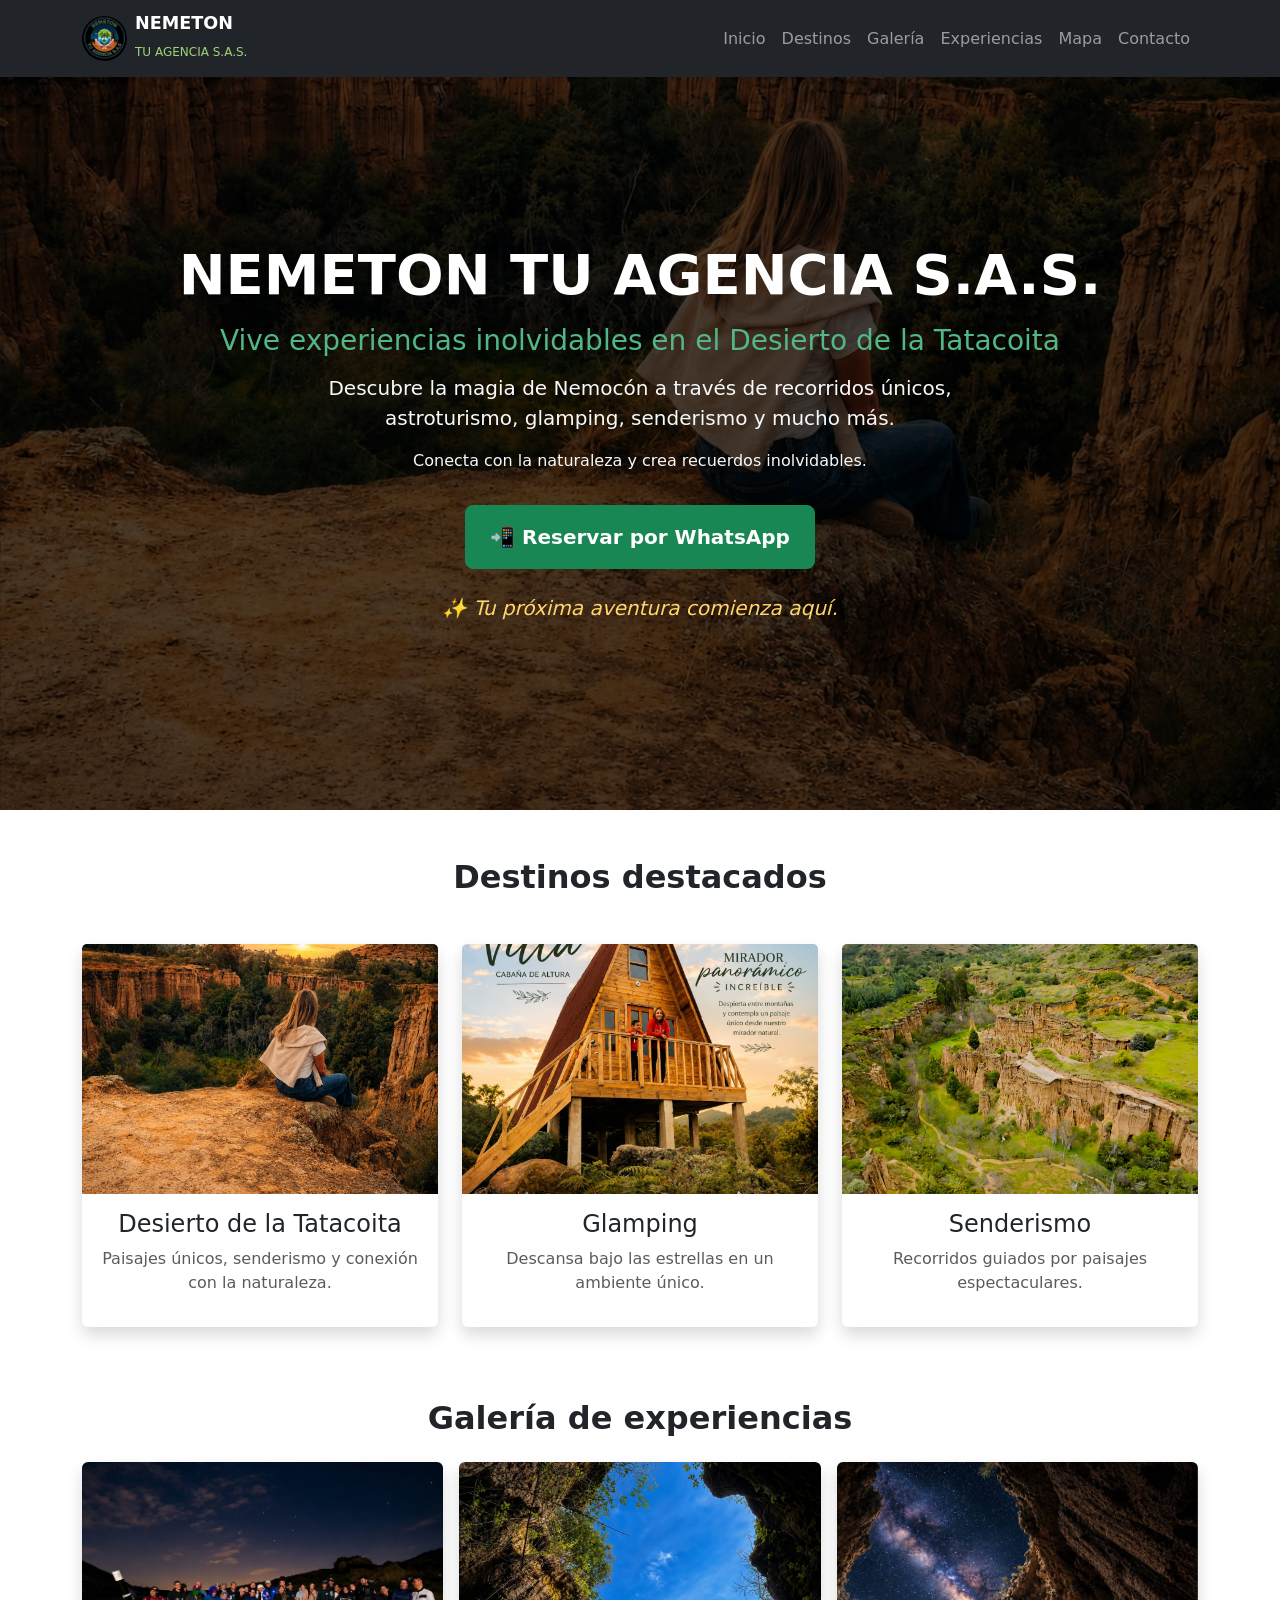
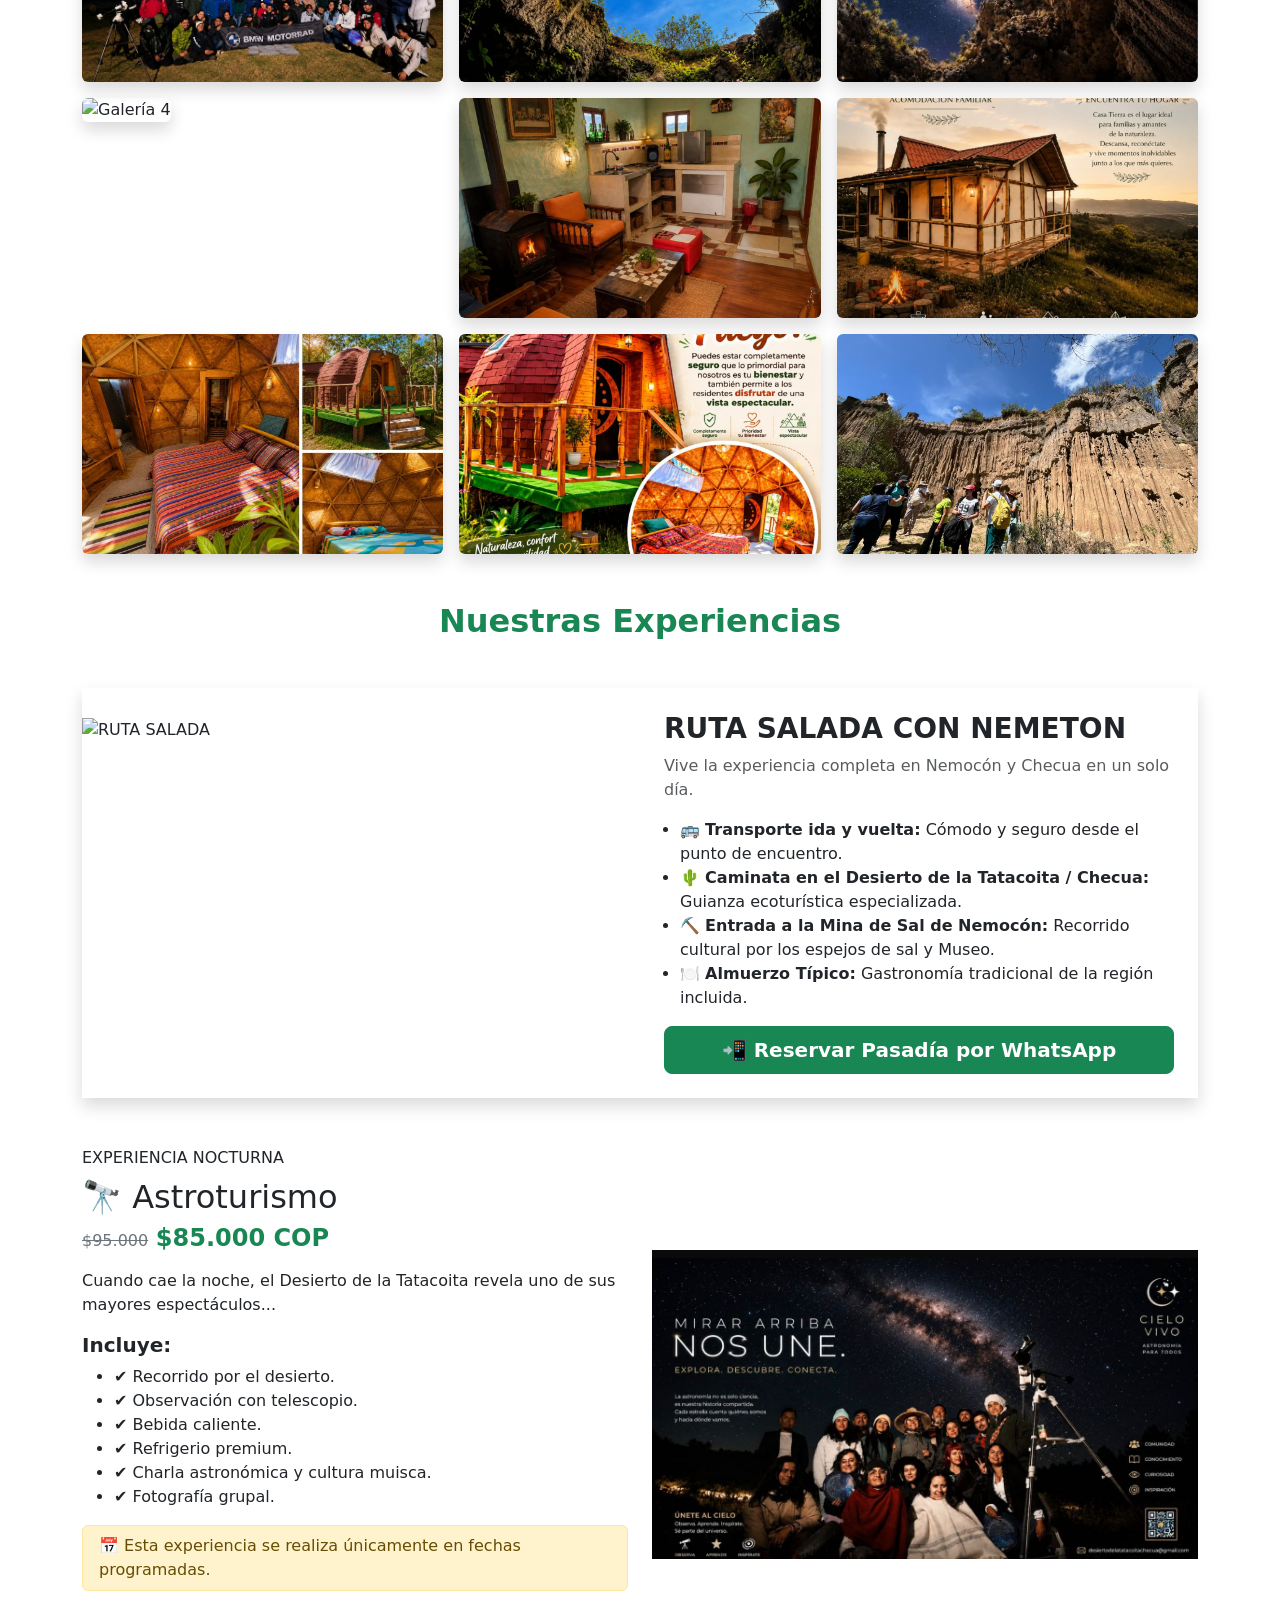
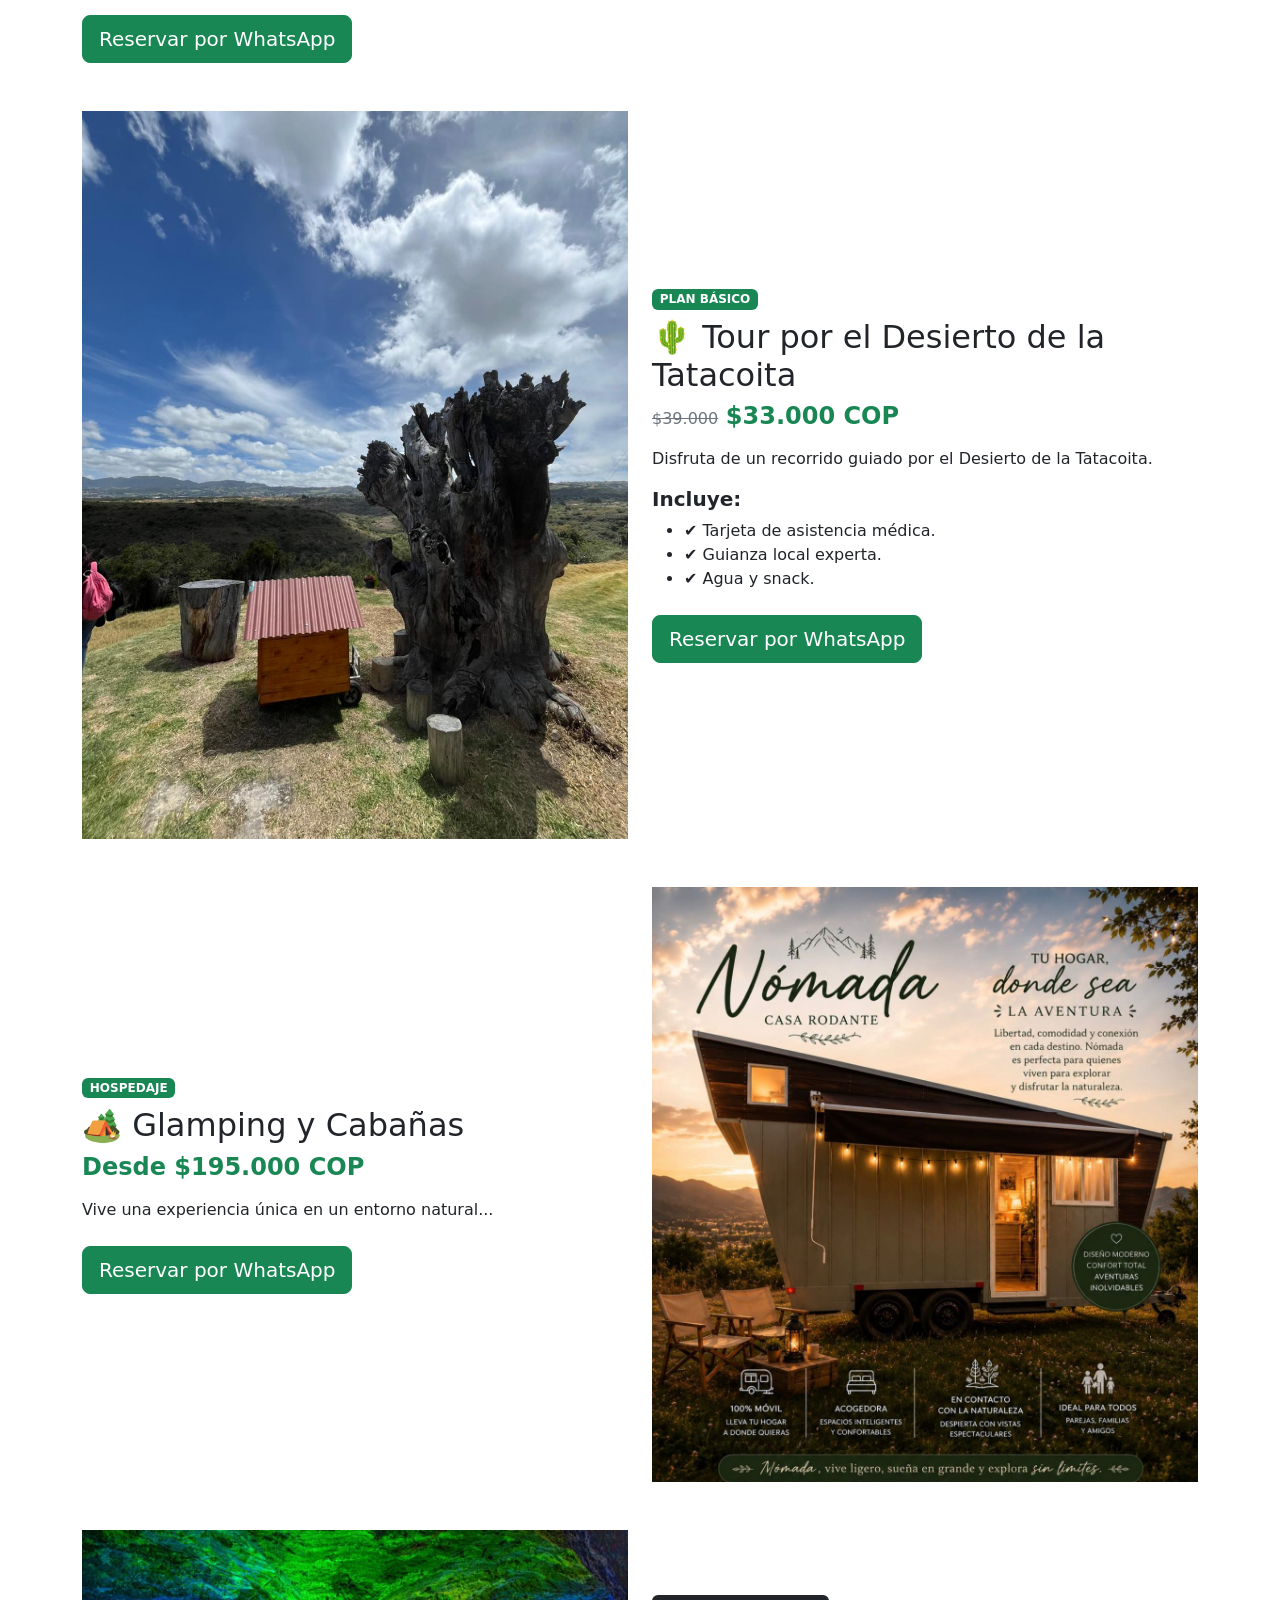
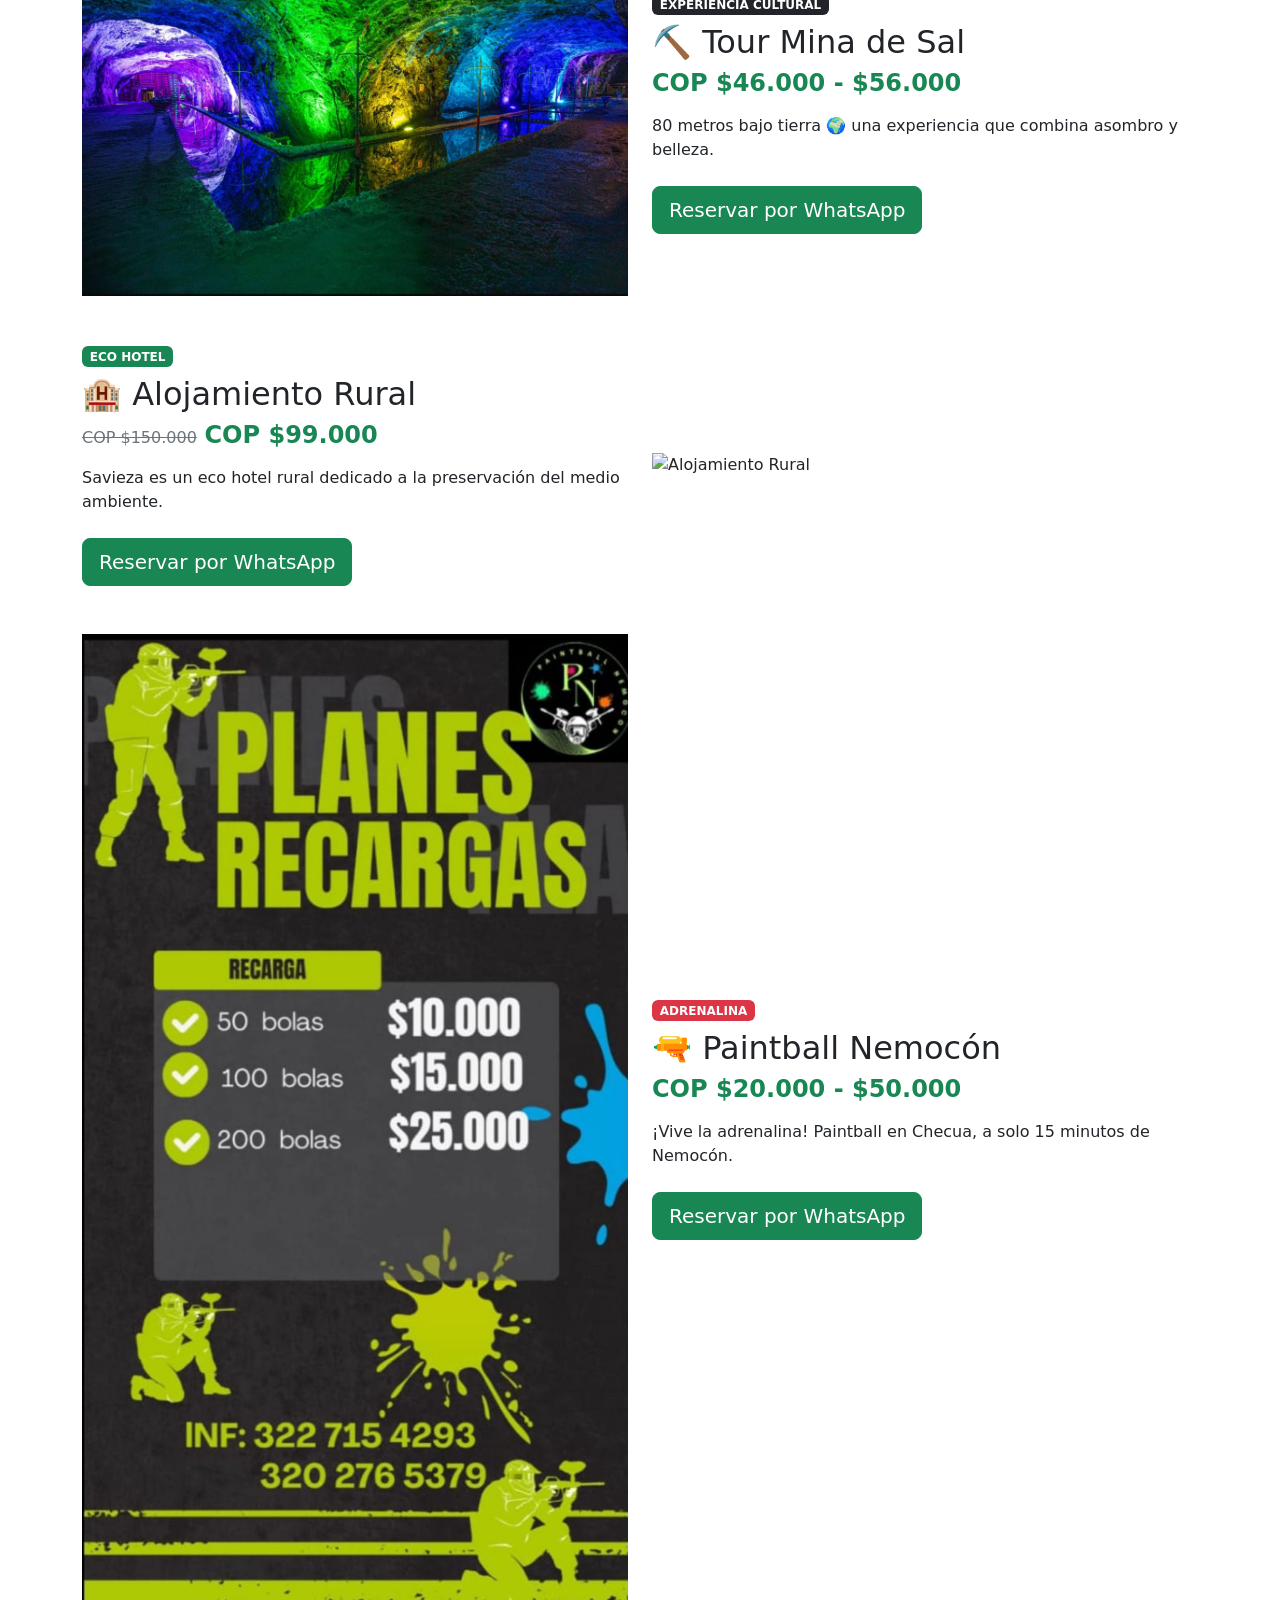
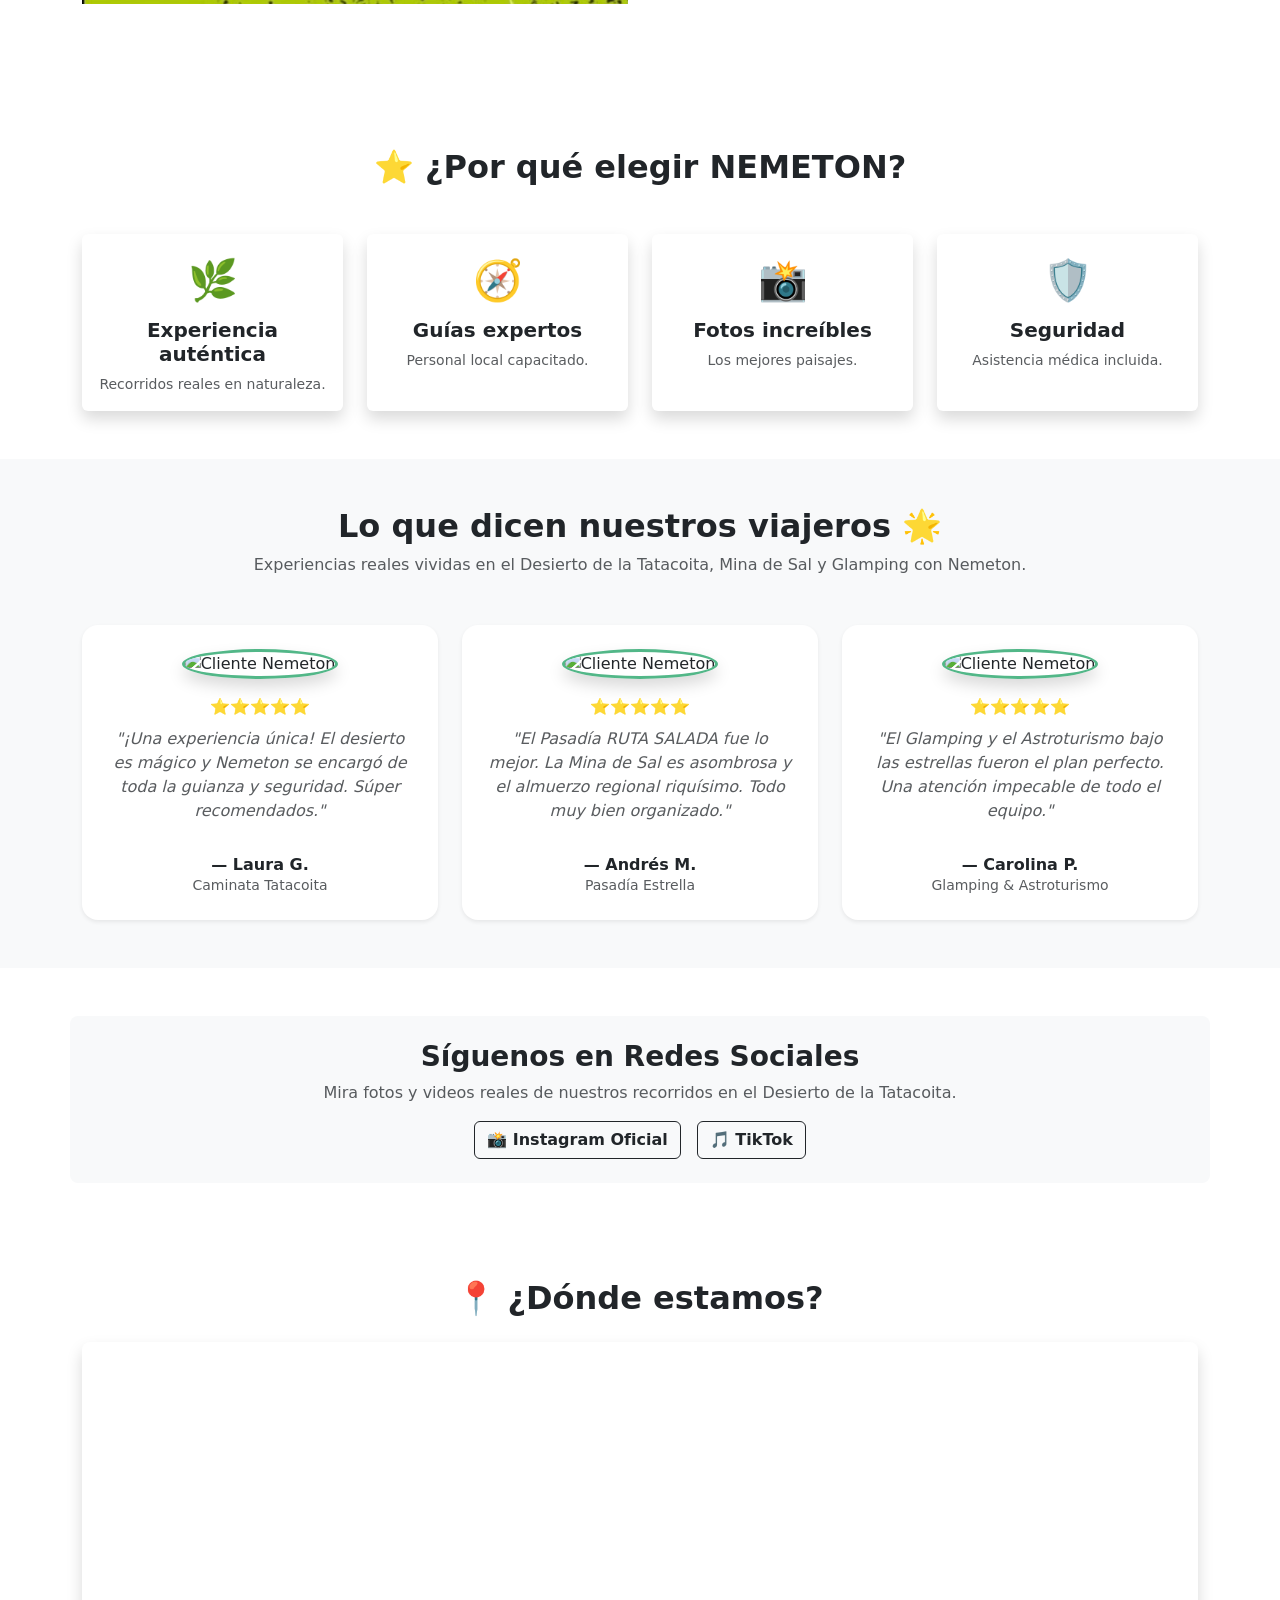
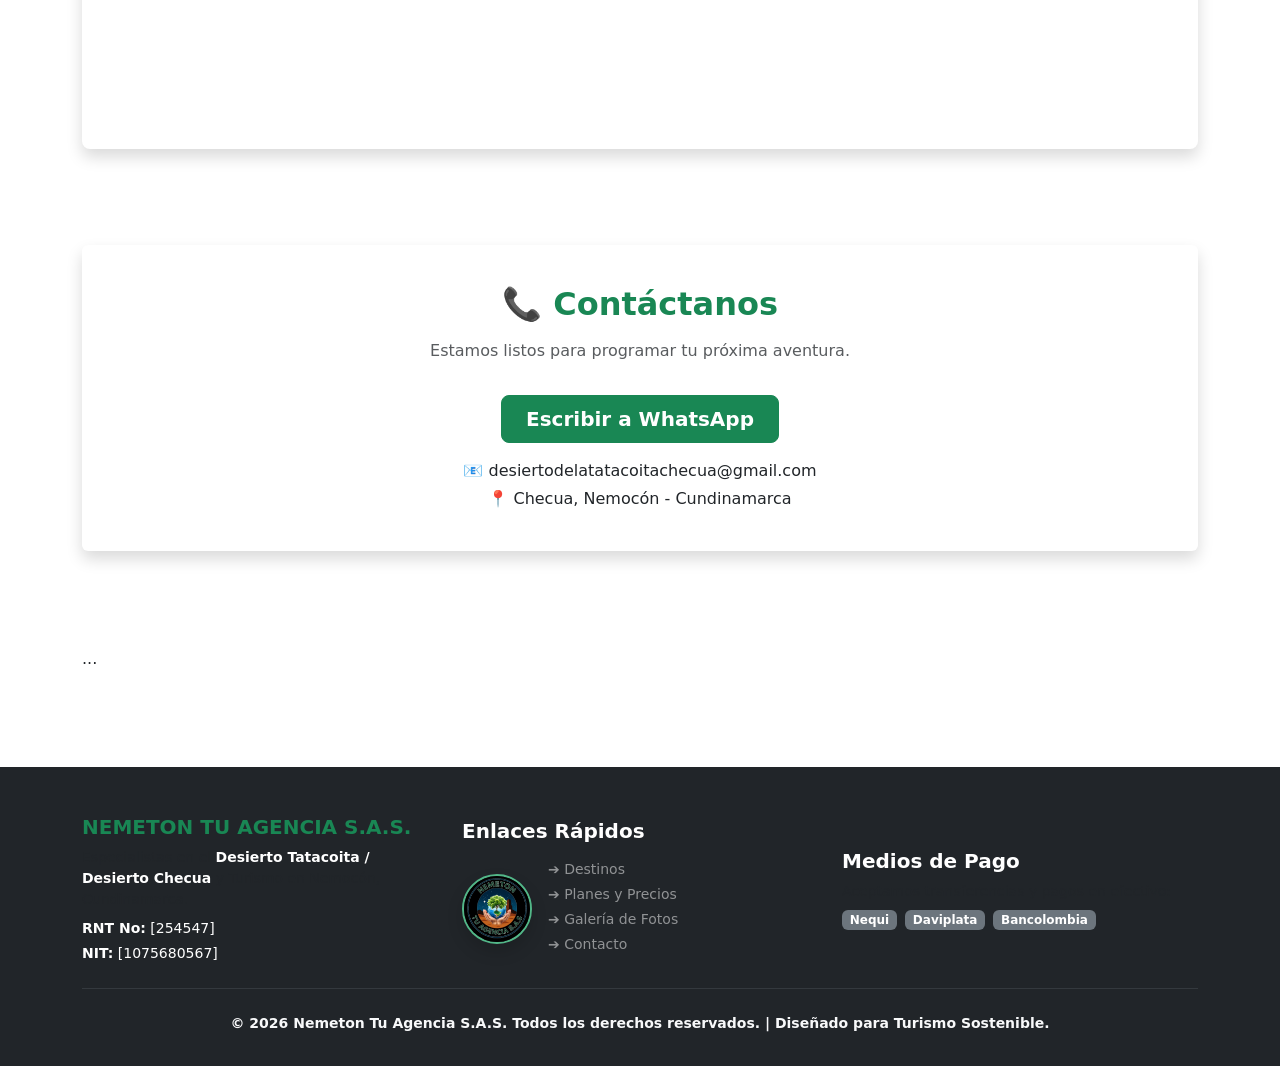
==== index.html @ b38cd66a "Add files via upload" ====
<!DOCTYPE html>
<html lang="es">
<head> <link rel="icon" type="image/jpeg" href="img/logo.jpeg">
  <meta charset="UTF-8">
  <meta name="viewport" content="width=device-width, initial-scale=1.0">
  
  <title>Desierto de la Tatacoita - Desierto de Checua | Nemeton Tu Agencia</title>
  <meta name="description" content="Descubre el Desierto de la Tatacoita y Desierto de Checua en Nemocón con Nemeton SAS. Paquetes con transporte, caminata guiada, Mina de Sal y almuerzo típico.">

  <!-- Bootstrap 5 CSS -->
  <link href="https://cdn.jsdelivr.net/npm/bootstrap@5.3.3/dist/css/bootstrap.min.css" rel="stylesheet">
  <link rel="stylesheet" href="styles.css">

  <style>
    /* Reglas fijas para evitar desbordamientos */
    img {
      max-width: 100%;
      height: auto;
    }
    .logo-menu {
      width: 45px !important;
      height: 45px !important;
      border-radius: 50% !important;
      object-fit: cover !important;
    }
    .hero-seccion {
      min-height: 90vh;
      background: linear-gradient(rgba(0,0,0,0.7), rgba(0,0,0,0.7)), url('img/tatacoa.jpg') center/cover no-repeat;
      background-color: #1b4332;
      color: white;
      padding-top: 130px;
      padding-bottom: 60px;
    }
  </style>
</head>

<body>

  <!-- MENÚ NAVEGACIÓN -->
  <nav class="navbar navbar-expand-lg navbar-dark bg-dark fixed-top">
    <div class="container">
      <a class="navbar-brand d-flex align-items-center" href="#">
        <img src="img/logo.jpeg" alt="Logo NEMETON" class="logo-menu">
        <div class="ms-2 text-start">
          <h5 class="mb-0 text-white fw-bold" style="font-size: 1.1rem;">NEMETON</h5>
          <small style="color: #9fd37c; font-size: 0.75rem;">TU AGENCIA S.A.S.</small>
        </div>
      </a>

      <button class="navbar-toggler" type="button" data-bs-toggle="collapse" data-bs-target="#menu">
        <span class="navbar-toggler-icon"></span>
      </button>

      <div class="collapse navbar-collapse" id="menu">
        <ul class="navbar-nav ms-auto">
          <li class="nav-item"><a class="nav-link" href="#">Inicio</a></li>
          <li class="nav-item"><a class="nav-link" href="#destinos">Destinos</a></li>
          <li class="nav-item"><a class="nav-link" href="#galeria">Galería</a></li>
          <li class="nav-item"><a class="nav-link" href="#experiencias">Experiencias</a></li>
          <li class="nav-item"><a class="nav-link" href="#mapa">Mapa</a></li>
          <li class="nav-item"><a class="nav-link" href="#contacto">Contacto</a></li>
        </ul>
      </div>
    </div>
  </nav>

  <!-- INICIO / HERO -->
  <header class="hero-seccion text-center d-flex align-items-center justify-content-center">
    <div class="container">
      <h1 class="display-4 fw-bold text-white mb-3">NEMETON TU AGENCIA S.A.S.</h1>
      <h3 class="h3 mb-3" style="color: #52b788;">Vive experiencias inolvidables en el Desierto de la Tatacoita</h3>
      <p class="lead text-light mx-auto" style="max-width: 700px;">
        Descubre la magia de Nemocón a través de recorridos únicos, astroturismo, glamping, senderismo y mucho más.
      </p>
      <p class="text-light">Conecta con la naturaleza y crea recuerdos inolvidables.</p>
      <a href="https://wa.me/573115664376" class="btn btn-success btn-lg px-4 py-3 mt-3 fw-bold" target="_blank">
        📲 Reservar por WhatsApp
      </a> 
      <p class="mt-4 fs-5" style="color: #FFD66B; font-style: italic;">✨ Tu próxima aventura comienza aquí.</p>
    </div>
  </header>

  <!-- DESTINOS -->
  <section id="destinos" class="container py-5 fade-up">
    <h2 class="text-center mb-5 fw-bold">Destinos destacados</h2>
    <div class="row g-4">
      <div class="col-md-4">
        <div class="card shadow border-0 h-100">
          <img src="img/tatacoa.jpg" class="card-img-top" alt="Desierto" style="height: 250px; object-fit: cover;">
          <div class="card-body text-center">
            <h4>Desierto de la Tatacoita</h4>
            <p class="text-muted">Paisajes únicos, senderismo y conexión con la naturaleza.</p>
          </div>
        </div>
      </div>
      <div class="col-md-4">
        <div class="card shadow border-0 h-100">
          <img src="img/glamping.jpg" class="card-img-top" alt="Glamping" style="height: 250px; object-fit: cover;">
          <div class="card-body text-center">
            <h4>Glamping</h4>
            <p class="text-muted">Descansa bajo las estrellas en un ambiente único.</p>
          </div>
        </div>
      </div>
      <div class="col-md-4">
        <div class="card shadow border-0 h-100">
          <img src="img/senderismo.jpg" class="card-img-top" alt="Senderismo" style="height: 250px; object-fit: cover;">
          <div class="card-body text-center">
            <h4>Senderismo</h4>
            <p class="text-muted">Recorridos guiados por paisajes espectaculares.</p>
          </div>
        </div>
      </div>
    </div>
  </section>

  <!-- GALERÍA -->
  <section id="galeria" class="container mt-4 fade-up">
    <h2 class="text-center mb-4 fw-bold">Galería de experiencias</h2>
    <div class="row g-3 galeria">
      <div class="col-6 col-md-4"><img src="img/galeria1.jpeg" class="img-fluid rounded shadow" style="height:220px; width:100%; object-fit:cover;" alt="Galería 1"></div>
      <div class="col-6 col-md-4"><img src="img/galeria2.jpeg" class="img-fluid rounded shadow" style="height:220px; width:100%; object-fit:cover;" alt="Galería 2"></div>
      <div class="col-6 col-md-4"><img src="img/galeria3.jpeg" class="img-fluid rounded shadow" style="height:220px; width:100%; object-fit:cover;" alt="Galería 3"></div>
      <div class="col-6 col-md-4"><img src="img/galeria4.jpeg" class="img-fluid rounded shadow" style="height:220px; width:100%; object-fit:cover;" alt="Galería 4"></div>
      <div class="col-6 col-md-4"><img src="img/galeria5.jpeg" class="img-fluid rounded shadow" style="height:220px; width:100%; object-fit:cover;" alt="Galería 5"></div>
      <div class="col-6 col-md-4"><img src="img/galeria6.jpeg" class="img-fluid rounded shadow" style="height:220px; width:100%; object-fit:cover;" alt="Galería 6"></div>
      <div class="col-6 col-md-4"><img src="img/galeria7.jpeg" class="img-fluid rounded shadow" style="height:220px; width:100%; object-fit:cover;" alt="Galería 7"></div>
      <div class="col-6 col-md-4"><img src="img/galeria8.jpeg" class="img-fluid rounded shadow" style="height:220px; width:100%; object-fit:cover;" alt="Galería 8"></div>
      <div class="col-6 col-md-4"><img src="img/galeria9.jpeg" class="img-fluid rounded shadow" style="height:220px; width:100%; object-fit:cover;" alt="Galería 9"></div>
    </div>
  </section>

  <!-- EXPERIENCIAS -->
  <section id="experiencias" class="container py-5 fade-up">
    <h2 class="text-center mb-5 fw-bold text-success">Nuestras Experiencias</h2>

    <!-- PASADÍA ESTRELLA -->
    <div id="pasadia-estrella" class="tarjeta-plan destacado mb-5 w-100 p-0 overflow-hidden shadow">
      <div class="row g-0 align-items-center">
        <!-- Imagen del Pasadía -->
        <div class="col-lg-6">
          <img src="img/pasadia.jpeg" class="img-fluid w-100" style="height: 100%; min-height: 350px; object-fit: cover;" alt="RUTA SALADA">
        </div>
        <!-- Contenido del Pasadía -->
        <div class="col-lg-6 p-4">
          
          <h3 class="fw-bold">RUTA SALADA CON NEMETON</h3>
          <p class="text-muted">Vive la experiencia completa en Nemocón y Checua en un solo día.</p>
          <ul class="my-3 ps-3">
            <li>🚌 <strong>Transporte ida y vuelta:</strong> Cómodo y seguro desde el punto de encuentro.</li>
            <li>🌵 <strong>Caminata en el Desierto de la Tatacoita / Checua:</strong> Guianza ecoturística especializada.</li>
            <li>⛏️ <strong>Entrada a la Mina de Sal de Nemocón:</strong> Recorrido cultural por los espejos de sal y Museo.</li>
            <li>🍽️ <strong>Almuerzo Típico:</strong> Gastronomía tradicional de la región incluida.</li>
          </ul>
          <a href="https://wa.me/573115664376?text=Hola%20Nemeton,%20quiero%20reservar%20el%20Tour%20Desierto%20+%20Mina" class="btn btn-success btn-lg mt-3 fw-bold w-100 d-block text-center" target="_blank">
  📲 Reservar Pasadía por WhatsApp
</a>
          </a>
        </div>
      </div>
    </div>

    <!-- ASTROTURISMO -->
    <div class="row align-items-center my-5">
      <div class="col-lg-6 order-lg-1 order-2">
        <span class="badge-noche mb-2 d-inline-block">EXPERIENCIA NOCTURNA</span>
        <h2>🔭 Astroturismo</h2>
        <h4 class="my-2">
          <del class="text-secondary fs-6">$95.000</del>
          <span class="text-success fw-bold">$85.000 COP</span>
        </h4>
        <p class="mt-3">Cuando cae la noche, el Desierto de la Tatacoita revela uno de sus mayores espectáculos...</p>
        <h5 class="fw-bold">Incluye:</h5>
        <ul>
          <li>✔ Recorrido por el desierto.</li>
          <li>✔ Observación con telescopio.</li>
          <li>✔ Bebida caliente.</li>
          <li>✔ Refrigerio premium.</li>
          <li>✔ Charla astronómica y cultura muisca.</li>
          <li>✔ Fotografía grupal.</li>
        </ul>
        <div class="alert alert-warning py-2 mt-3">📅 Esta experiencia se realiza únicamente en fechas programadas.</div>
        <a href="https://wa.me/573115664376"text=Hola%20Nemeton,%20quiero%20reservar%20el%20Tour%20+%20Astroturismo" class="btn btn-success btn-lg mt-2" target="_blank">Reservar por WhatsApp</a>
      </div>
      <div class="col-lg-6 order-lg-2 order-1 mb-3 mb-lg-0">
        <img src="img/astroturismo.jpeg" class="img-fluid experiencia-img" alt="Astroturismo">
      </div>
    </div>

    <!-- PLAN BÁSICO -->
    <div class="row align-items-center my-5">
      <div class="col-lg-6 mb-3 mb-lg-0">
        <img src="img/planbasico.jpeg" class="img-fluid experiencia-img" alt="Tour Básico">
      </div>
      <div class="col-lg-6">
        <span class="badge bg-success mb-2">PLAN BÁSICO</span>
        <h2>🌵 Tour por el Desierto de la Tatacoita</h2>
        <h4 class="my-2">
          <del class="text-secondary fs-6">$39.000</del>
          <span class="text-success fw-bold">$33.000 COP</span>
        </h4>
        <p class="mt-3">Disfruta de un recorrido guiado por el Desierto de la Tatacoita.</p>
        <h5 class="fw-bold">Incluye:</h5>
        <ul>
          <li>✔ Tarjeta de asistencia médica.</li>
          <li>✔ Guianza local experta.</li>
          <li>✔ Agua y snack.</li>
        </ul>
        <a href="https://wa.me/573115664376" class="btn btn-success btn-lg mt-2" target="_blank">Reservar por WhatsApp</a>
      </div>
    </div>

    <!-- GLAMPING -->
    <div class="row align-items-center my-5">
      <div class="col-lg-6 order-lg-1 order-2">
        <span class="badge bg-success mb-2">HOSPEDAJE</span>
        <h2>🏕️ Glamping y Cabañas</h2>
        <h4><span class="text-success fw-bold">Desde $195.000 COP</span></h4>
        <p class="mt-3">Vive una experiencia única en un entorno natural...</p>
        <a href="https://wa.me/573115664376" class="btn btn-success btn-lg mt-2" target="_blank">Reservar por WhatsApp</a>
      </div>
      <div class="col-lg-6 order-lg-2 order-1 mb-3 mb-lg-0">
        <img src="img/planglamping.jpeg" class="img-fluid experiencia-img" alt="Glamping y Cabañas">
      </div>
    </div>

    <!-- TOUR MINA DE SAL -->
    <div class="row align-items-center my-5">
      <div class="col-lg-6 mb-3 mb-lg-0">
        <img src="img/minadesal.jpeg" class="img-fluid experiencia-img" alt="Mina de Sal">
      </div>
      <div class="col-lg-6">
        <span class="badge bg-dark mb-2">EXPERIENCIA CULTURAL</span>
        <h2>⛏️ Tour Mina de Sal</h2>
        <h4><span class="text-success fw-bold">COP $46.000 - $56.000</span></h4>
        <p class="mt-3">80 metros bajo tierra 🌍 una experiencia que combina asombro y belleza.</p>
        <a href="https://wa.me/573115664376" class="btn btn-success btn-lg mt-2" target="_blank">Reservar por WhatsApp</a>
      </div>
    </div>

    <!-- ALOJAMIENTO RURAL -->
    <div class="row align-items-center my-5">
      <div class="col-lg-6 order-lg-1 order-2">
        <span class="badge bg-success mb-2">ECO HOTEL</span>
        <h2>🏨 Alojamiento Rural</h2>
        <h4 class="my-2">
          <del class="text-secondary fs-6">COP $150.000</del>
          <span class="text-success fw-bold">COP $99.000</span>
        </h4>
        <p class="mt-3">Savieza es un eco hotel rural dedicado a la preservación del medio ambiente.</p>
        <a href="https://wa.me/573115664376" class="btn btn-success btn-lg mt-2" target="_blank">Reservar por WhatsApp</a>
      </div>
      <div class="col-lg-6 order-lg-2 order-1 mb-3 mb-lg-0">
        <img src="img/cabana.jpeg" class="img-fluid experiencia-img" alt="Alojamiento Rural">
      </div>
    </div>

    <!-- PAINTBALL -->
    <div class="row align-items-center my-5">
      <div class="col-lg-6 mb-3 mb-lg-0">
        <img src="img/paintball.jpeg" class="img-fluid experiencia-img" alt="Paintball Nemocón">
      </div>
      <div class="col-lg-6">
        <span class="badge bg-danger mb-2">ADRENALINA</span>
        <h2>🔫 Paintball Nemocón</h2>
        <h4><span class="text-success fw-bold">COP $20.000 - $50.000</span></h4>
        <p class="mt-3">¡Vive la adrenalina! Paintball en Checua, a solo 15 minutos de Nemocón.</p>
        <a href="https://wa.me/573115664376" class="btn btn-success btn-lg mt-2" target="_blank">Reservar por WhatsApp</a>
      </div>
    </div>
  </section>

  <!-- POR QUÉ ELEGIR -->
  <section id="por-que-elegir" class="container py-5 fade-up">
    <h2 class="text-center mb-5 fw-bold">⭐ ¿Por qué elegir NEMETON?</h2>
    <div class="row g-4">
      <div class="col-6 col-md-3">
        <div class="card shadow border-0 h-100 text-center p-3">
          <div class="fs-1">🌿</div>
          <h5 class="fw-bold mt-2">Experiencia auténtica</h5>
          <p class="small text-muted mb-0">Recorridos reales en naturaleza.</p>
        </div>
      </div>
      <div class="col-6 col-md-3">
        <div class="card shadow border-0 h-100 text-center p-3">
          <div class="fs-1">🧭</div>
          <h5 class="fw-bold mt-2">Guías expertos</h5>
          <p class="small text-muted mb-0">Personal local capacitado.</p>
        </div>
      </div>
      <div class="col-6 col-md-3">
        <div class="card shadow border-0 h-100 text-center p-3">
          <div class="fs-1">📸</div>
          <h5 class="fw-bold mt-2">Fotos increíbles</h5>
          <p class="small text-muted mb-0">Los mejores paisajes.</p>
        </div>
      </div>
      <div class="col-6 col-md-3">
        <div class="card shadow border-0 h-100 text-center p-3">
          <div class="fs-1">🛡️</div>
          <h5 class="fw-bold mt-2">Seguridad</h5>
          <p class="small text-muted mb-0">Asistencia médica incluida.</p>
        </div>
      </div>
    </div>
  </section>

<!-- TESTIMONIOS CON FOTOS REALES -->
  <section id="testimonios" class="py-5 bg-light">
    <div class="container text-center">
      <h2 class="fw-bold mb-2">Lo que dicen nuestros viajeros 🌟</h2>
      <p class="text-muted mb-5">Experiencias reales vividas en el Desierto de la Tatacoita, Mina de Sal y Glamping con Nemeton.</p>
      
      <div class="row g-4">
        <!-- TESTIMONIO 1 -->
        <div class="col-md-4">
          <div class="card h-100 border-0 shadow-sm rounded-4 p-4 text-center">
            <div class="mb-3">
              <img src="img/testimonio1.jpeg" class="rounded-circle shadow" style="width: 90px; height: 90px; object-fit: cover; border: 3px solid #52b788;" alt="Cliente Nemeton">
            </div>
            <div class="text-warning mb-2">⭐⭐⭐⭐⭐</div>
            <p class="card-text text-muted fst-italic">"¡Una experiencia única! El desierto es mágico y Nemeton se encargó de toda la guianza y seguridad. Súper recomendados."</p>
            <h6 class="fw-bold mb-0 mt-3">— Laura G.</h6>
            <small class="text-muted">Caminata Tatacoita</small>
          </div>
        </div>

        <!-- TESTIMONIO 2 -->
        <div class="col-md-4">
          <div class="card h-100 border-0 shadow-sm rounded-4 p-4 text-center">
            <div class="mb-3">
              <img src="img/testimonio2.jpeg" class="rounded-circle shadow" style="width: 90px; height: 90px; object-fit: cover; border: 3px solid #52b788;" alt="Cliente Nemeton">
            </div>
            <div class="text-warning mb-2">⭐⭐⭐⭐⭐</div>
            <p class="card-text text-muted fst-italic">"El Pasadía RUTA SALADA fue lo mejor. La Mina de Sal es asombrosa y el almuerzo regional riquísimo. Todo muy bien organizado."</p>
            <h6 class="fw-bold mb-0 mt-3">— Andrés M.</h6>
            <small class="text-muted">Pasadía Estrella</small>
          </div>
        </div>

        <!-- TESTIMONIO 3 -->
        <div class="col-md-4">
          <div class="card h-100 border-0 shadow-sm rounded-4 p-4 text-center">
            <div class="mb-3">
              <img src="img/testimonio3.jpeg" class="rounded-circle shadow" style="width: 90px; height: 90px; object-fit: cover; border: 3px solid #52b788;" alt="Cliente Nemeton">
            </div>
            <div class="text-warning mb-2">⭐⭐⭐⭐⭐</div>
            <p class="card-text text-muted fst-italic">"El Glamping y el Astroturismo bajo las estrellas fueron el plan perfecto. Una atención impecable de todo el equipo."</p>
            <h6 class="fw-bold mb-0 mt-3">— Carolina P.</h6>
            <small class="text-muted">Glamping & Astroturismo</small>
          </div>
        </div>
      </div>
    </div>
  </section>
  <!-- REDES SOCIALES -->
  <section id="comunidad" class="container py-4 text-center fade-up bg-light rounded-3 my-5">
    <h3 class="fw-bold">Síguenos en Redes Sociales</h3>
    <p class="text-muted">Mira fotos y videos reales de nuestros recorridos en el Desierto de la Tatacoita.</p>
    <div class="d-flex justify-content-center gap-3 mt-3">
      <a href="https://instagram.com/nemetontuagencia" target="_blank" class="btn btn-outline-dark fw-bold">📸 Instagram Oficial</a>
      <a href="https://tiktok.com/@desierto_delatatacoita" target="_blank" class="btn btn-outline-dark fw-bold">🎵 TikTok</a>
    </div>
  </section>

  <!-- MAPA -->
  <section id="mapa" class="container py-5 fade-up">
    <h2 class="text-center mb-4 fw-bold">📍 ¿Dónde estamos?</h2>
    <div class="rounded-3 overflow-hidden shadow">
      <iframe src="https://www.google.com/maps?q=Checua%20Nemocón%20Cundinamarca&output=embed" width="100%" height="400" style="border:0;" allowfullscreen="" loading="lazy"></iframe>
    </div>
  </section>

  <!-- CONTACTO -->
  <section id="contacto" class="container py-5 fade-up">
    <div class="card shadow border-0 text-center p-4">
      <div class="card-body">
        <h2 class="fw-bold text-success mb-3">📞 Contáctanos</h2>
        <p class="text-muted">Estamos listos para programar tu próxima aventura.</p>
        <a href="https://wa.me/573115664376" class="btn btn-success btn-lg my-3 px-4 fw-bold" target="_blank">Escribir a WhatsApp</a>
        <p class="mb-1">📧 desiertodelatatacoitachecua@gmail.com</p>
        <p class="mb-0">📍 Checua, Nemocón - Cundinamarca</p>
      </div>
    </div>
  </section>

  <!-- CONTACTO -->
  <section id="contacto" class="container py-5">
    ...
  </section>

  <!-- FOOTER CON TATACOITA Y CHECUA DESTACADOS -->
  <footer class="bg-dark text-white pt-5 pb-3 mt-5">
    <div class="container">
      <div class="row g-4 text-start align-items-center">
        
        <!-- INFORMACIÓN LEGAL Y EMPRESA -->
        <div class="col-md-4">
          <h5 class="text-success fw-bold">NEMETON TU AGENCIA S.A.S.</h5>
          <p class="small text-muted mb-2">
            Especialistas en el <strong class="text-white">Desierto Tatacoita / Desierto Checua</strong> y Turismo en Nemocón, Cundinamarca.
          </p>
          <p class="small mb-1"><strong>RNT No:</strong> [254547]</p>
          <p class="small mb-0"><strong>NIT:</strong> [1075680567]</p>
        </div>

        <!-- ENLACES RÁPIDOS CON LOGO -->
        <div class="col-md-4">
          <h5 class="text-white fw-bold mb-3">Enlaces Rápidos</h5>
          <div class="d-flex align-items-center gap-3">
            <img src="img/logo.jpeg" alt="Nemeton Logo" class="rounded-circle shadow" style="width: 70px; height: 70px; object-fit: cover; border: 2px solid #52b788;">
            <ul class="list-unstyled small mb-0">
              <li class="mb-1"><a href="#destinos" class="text-white-50 text-decoration-none">➔ Destinos</a></li>
              <li class="mb-1"><a href="#experiencias" class="text-white-50 text-decoration-none">➔ Planes y Precios</a></li>
              <li class="mb-1"><a href="#galeria" class="text-white-50 text-decoration-none">➔ Galería de Fotos</a></li>
              <li class="mb-1"><a href="#contacto" class="text-white-50 text-decoration-none">➔ Contacto</a></li>
            </ul>
          </div>
        </div>

        <!-- MEDIOS DE PAGO -->
        <div class="col-md-4">
          <h5 class="text-white fw-bold">Medios de Pago</h5>
          <p class="small text-muted mb-2">Aceptamos transferencias y pagos en efectivo:</p>
          <div class="d-flex gap-2 fs-6 fw-bold">
            <span class="badge bg-secondary">Nequi</span>
            <span class="badge bg-secondary">Daviplata</span>
            <span class="badge bg-secondary">Bancolombia</span>
          </div>
        </div>

      </div>

<hr class="my-4 border-secondary">

      <!-- LÍNEA DE COPYRIGHT (VISIBILIDAD MEJORADA) -->
      <div class="row">
        <div class="col-12 text-center pb-3">
          <p class="mb-0 text-light fw-semibold small">
            © 2026 Nemeton Tu Agencia S.A.S. Todos los derechos reservados. | Diseñado para Turismo Sostenible.
          </p>
        </div>
      </div>
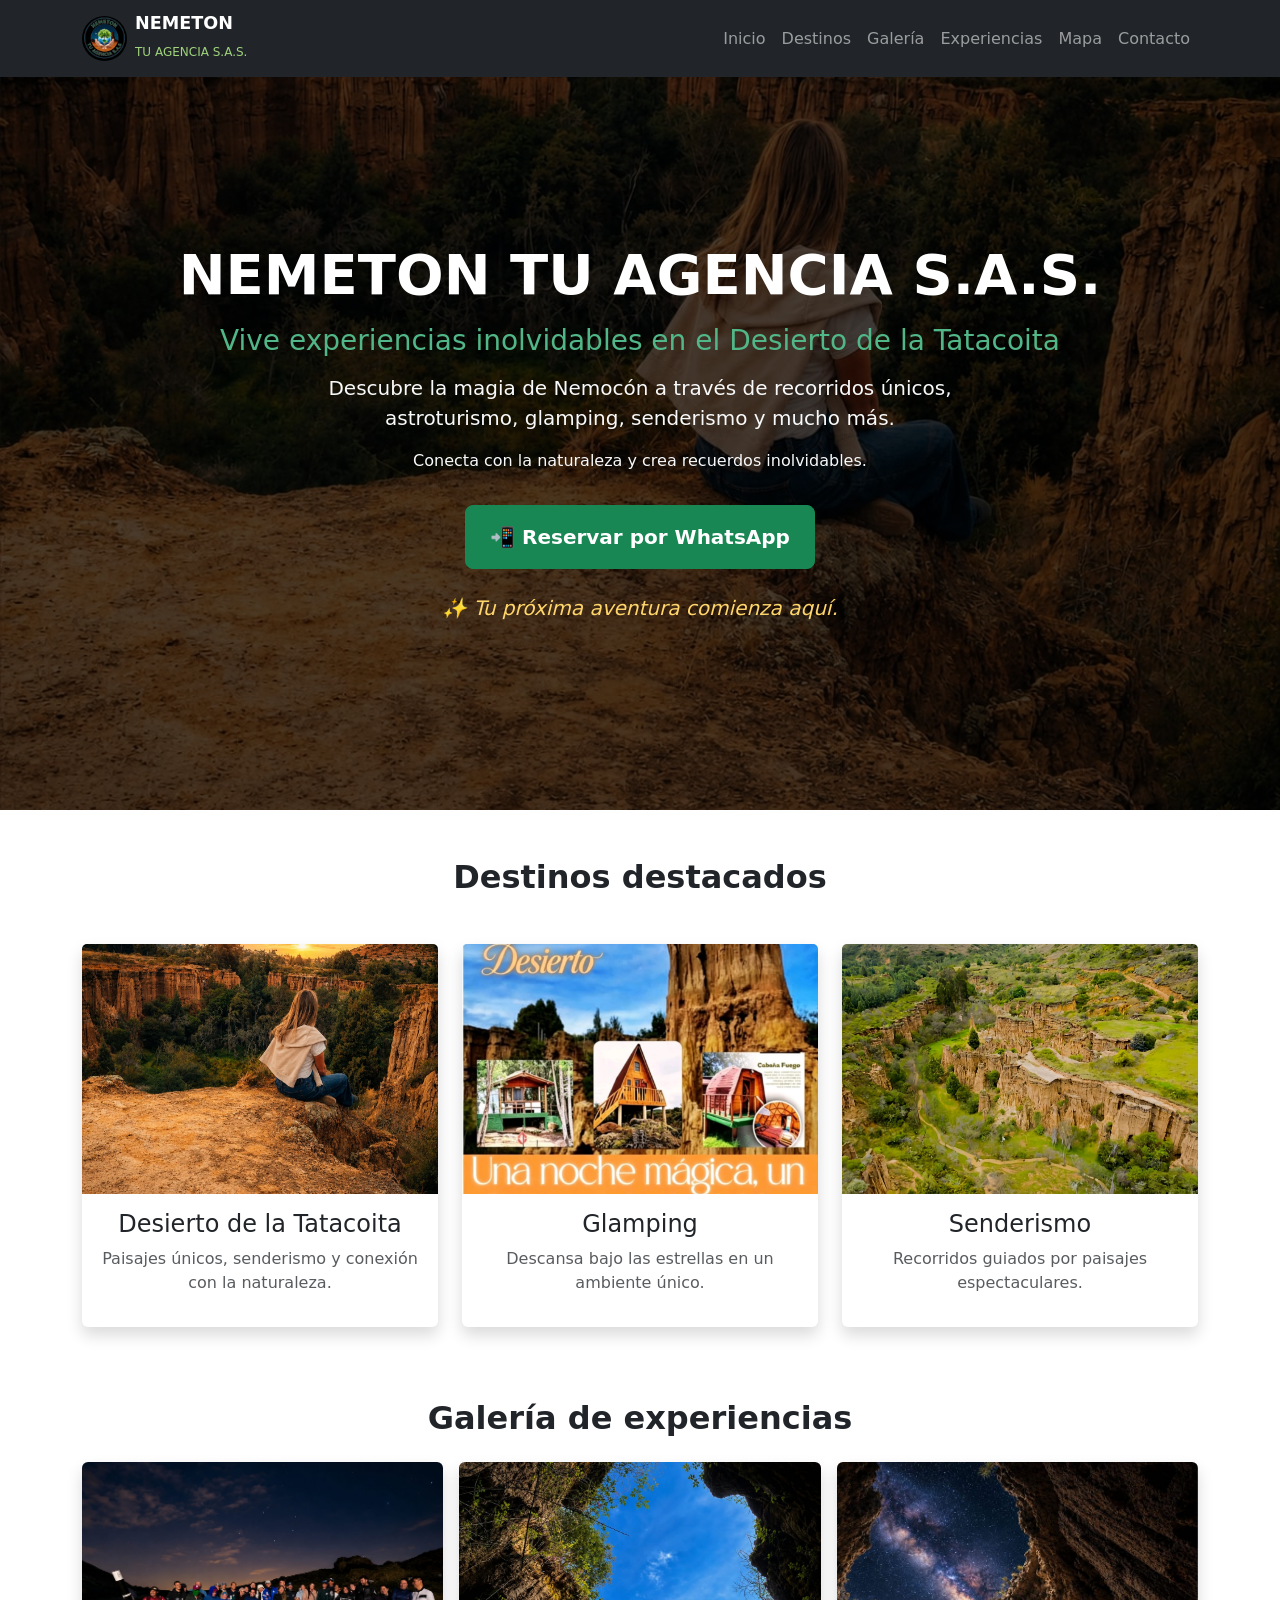
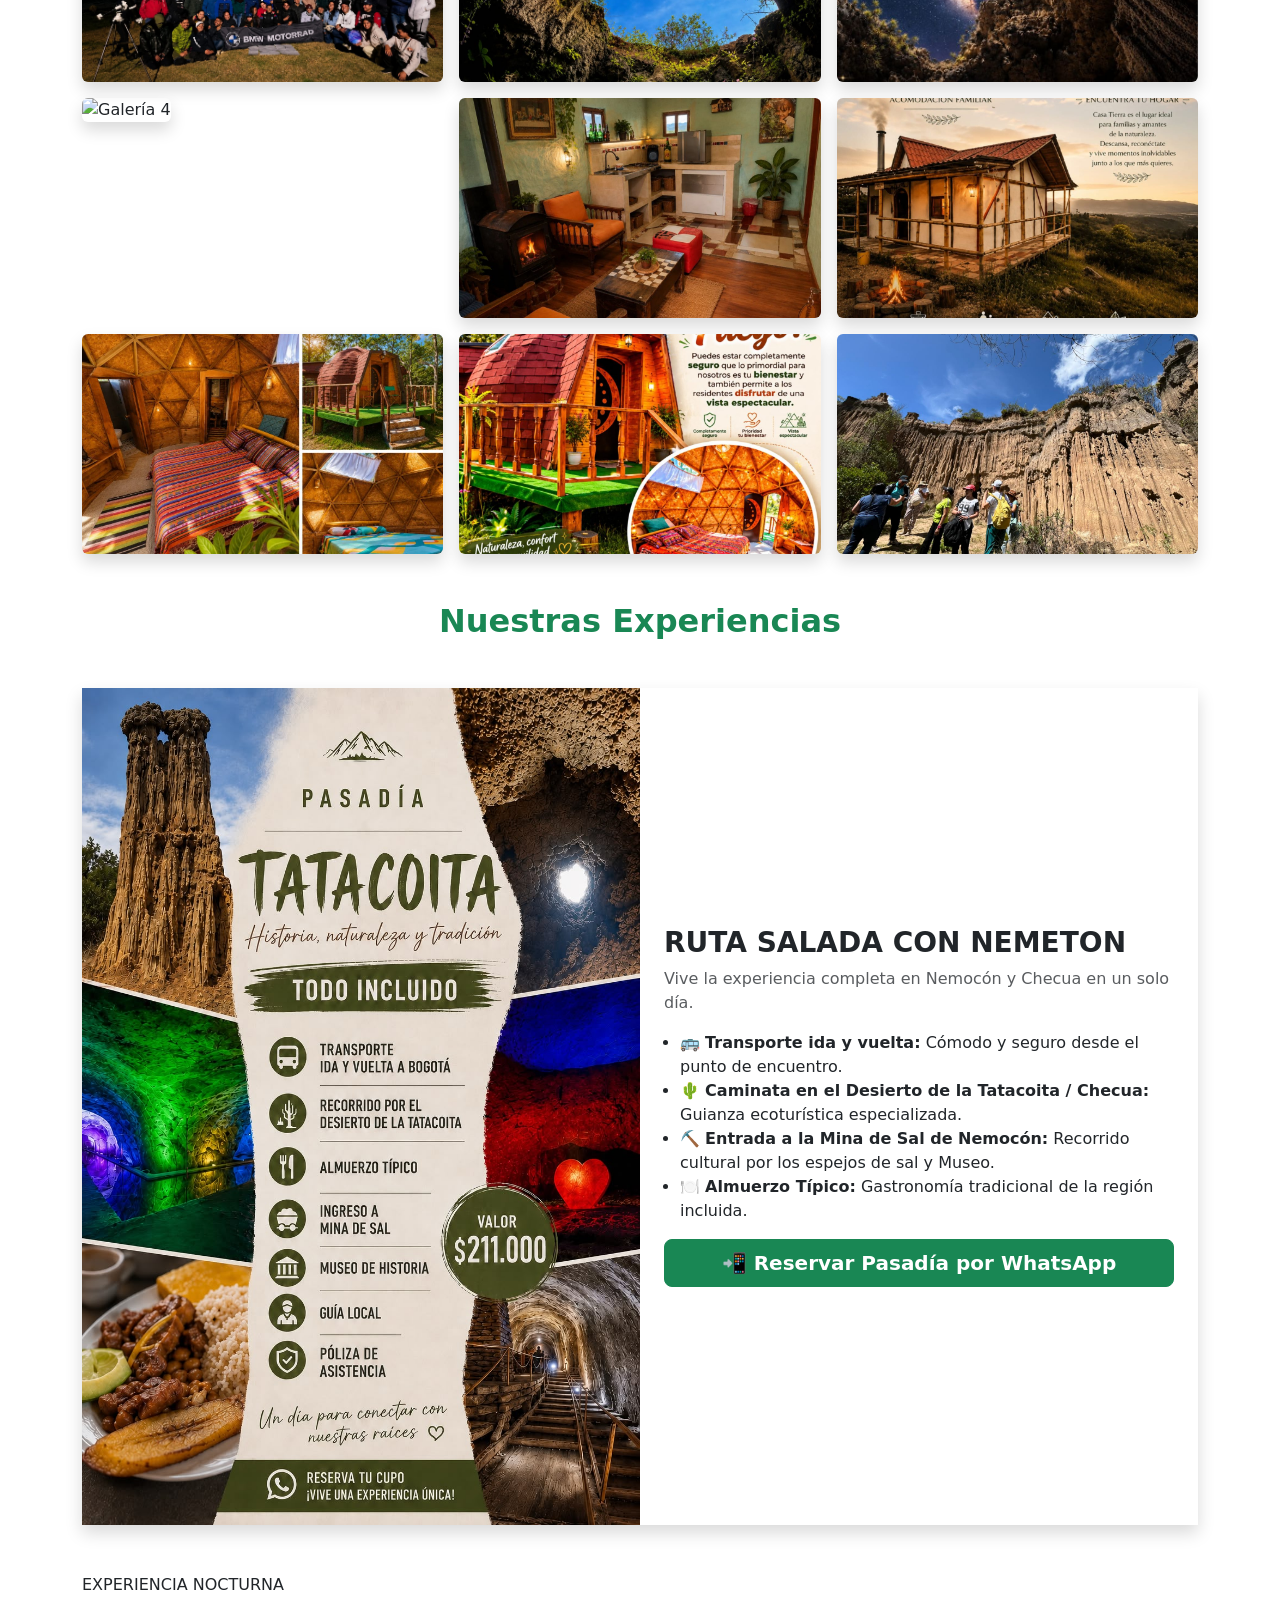
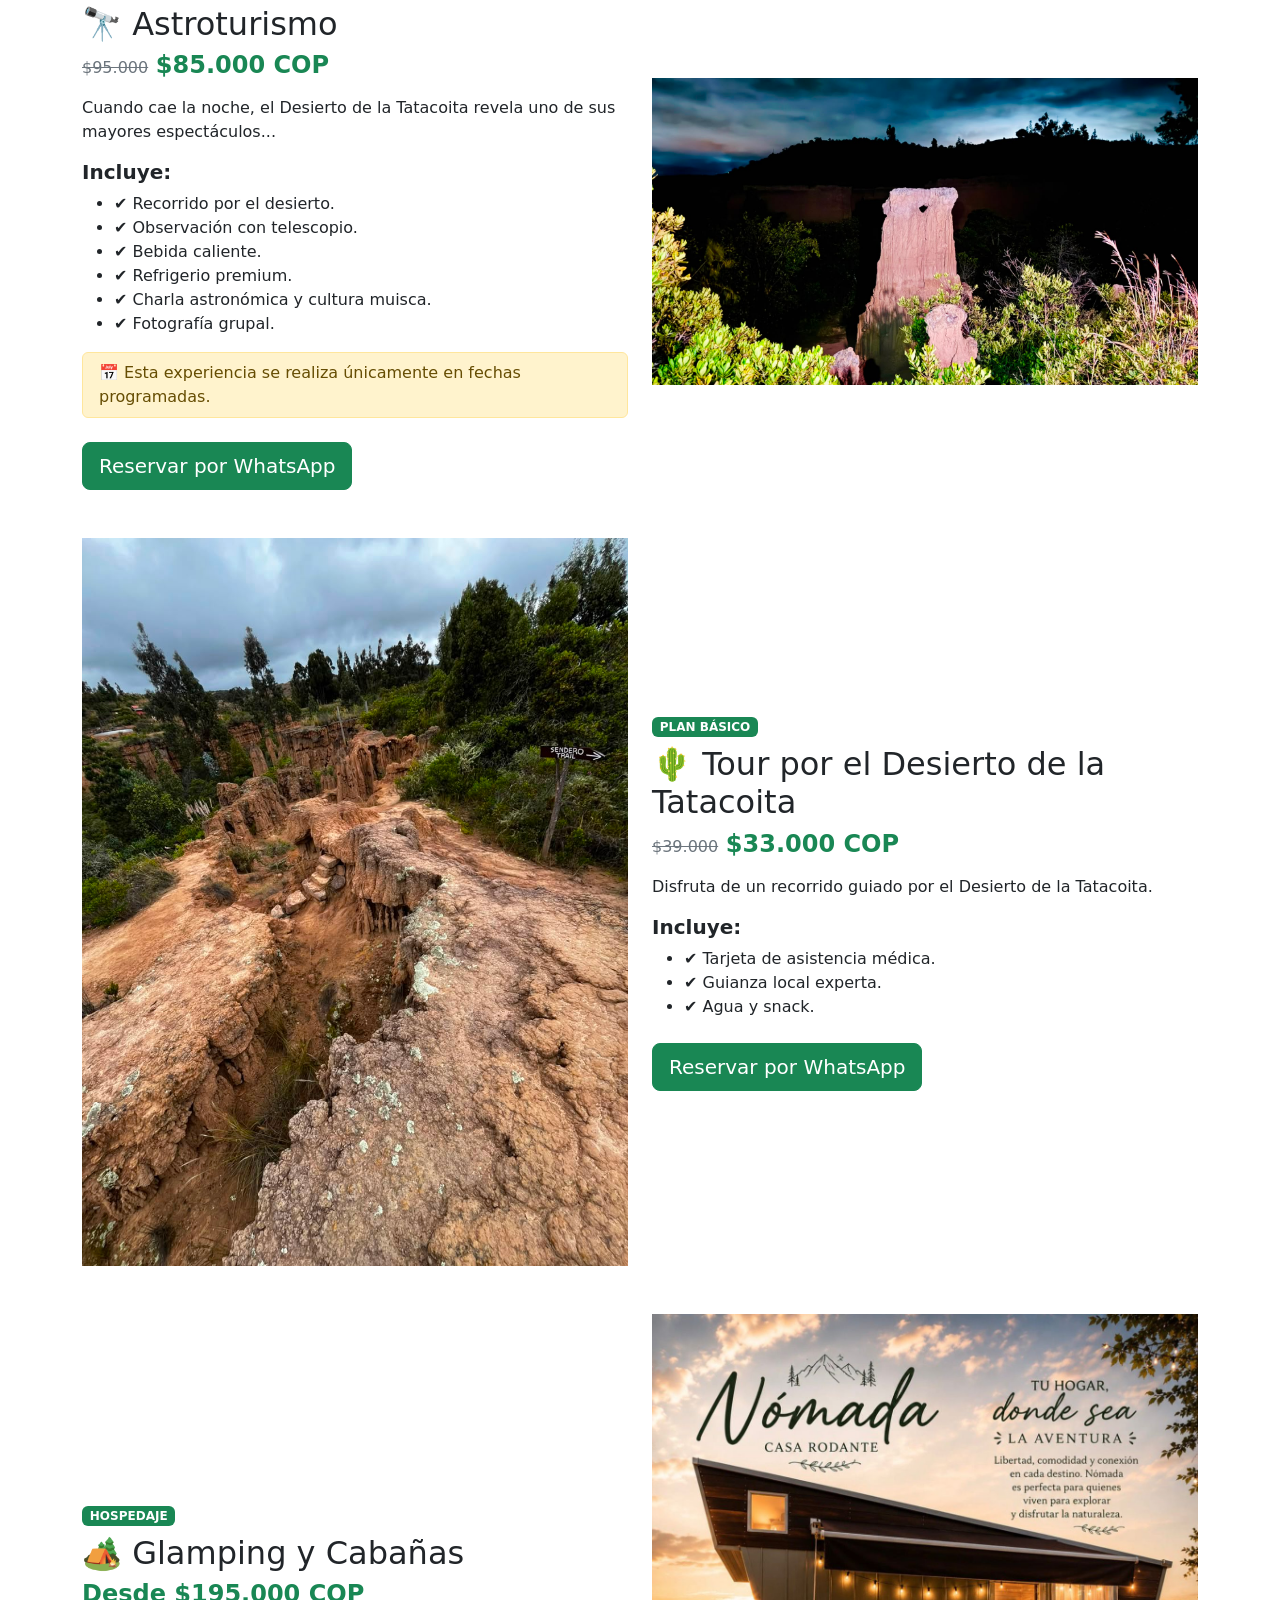
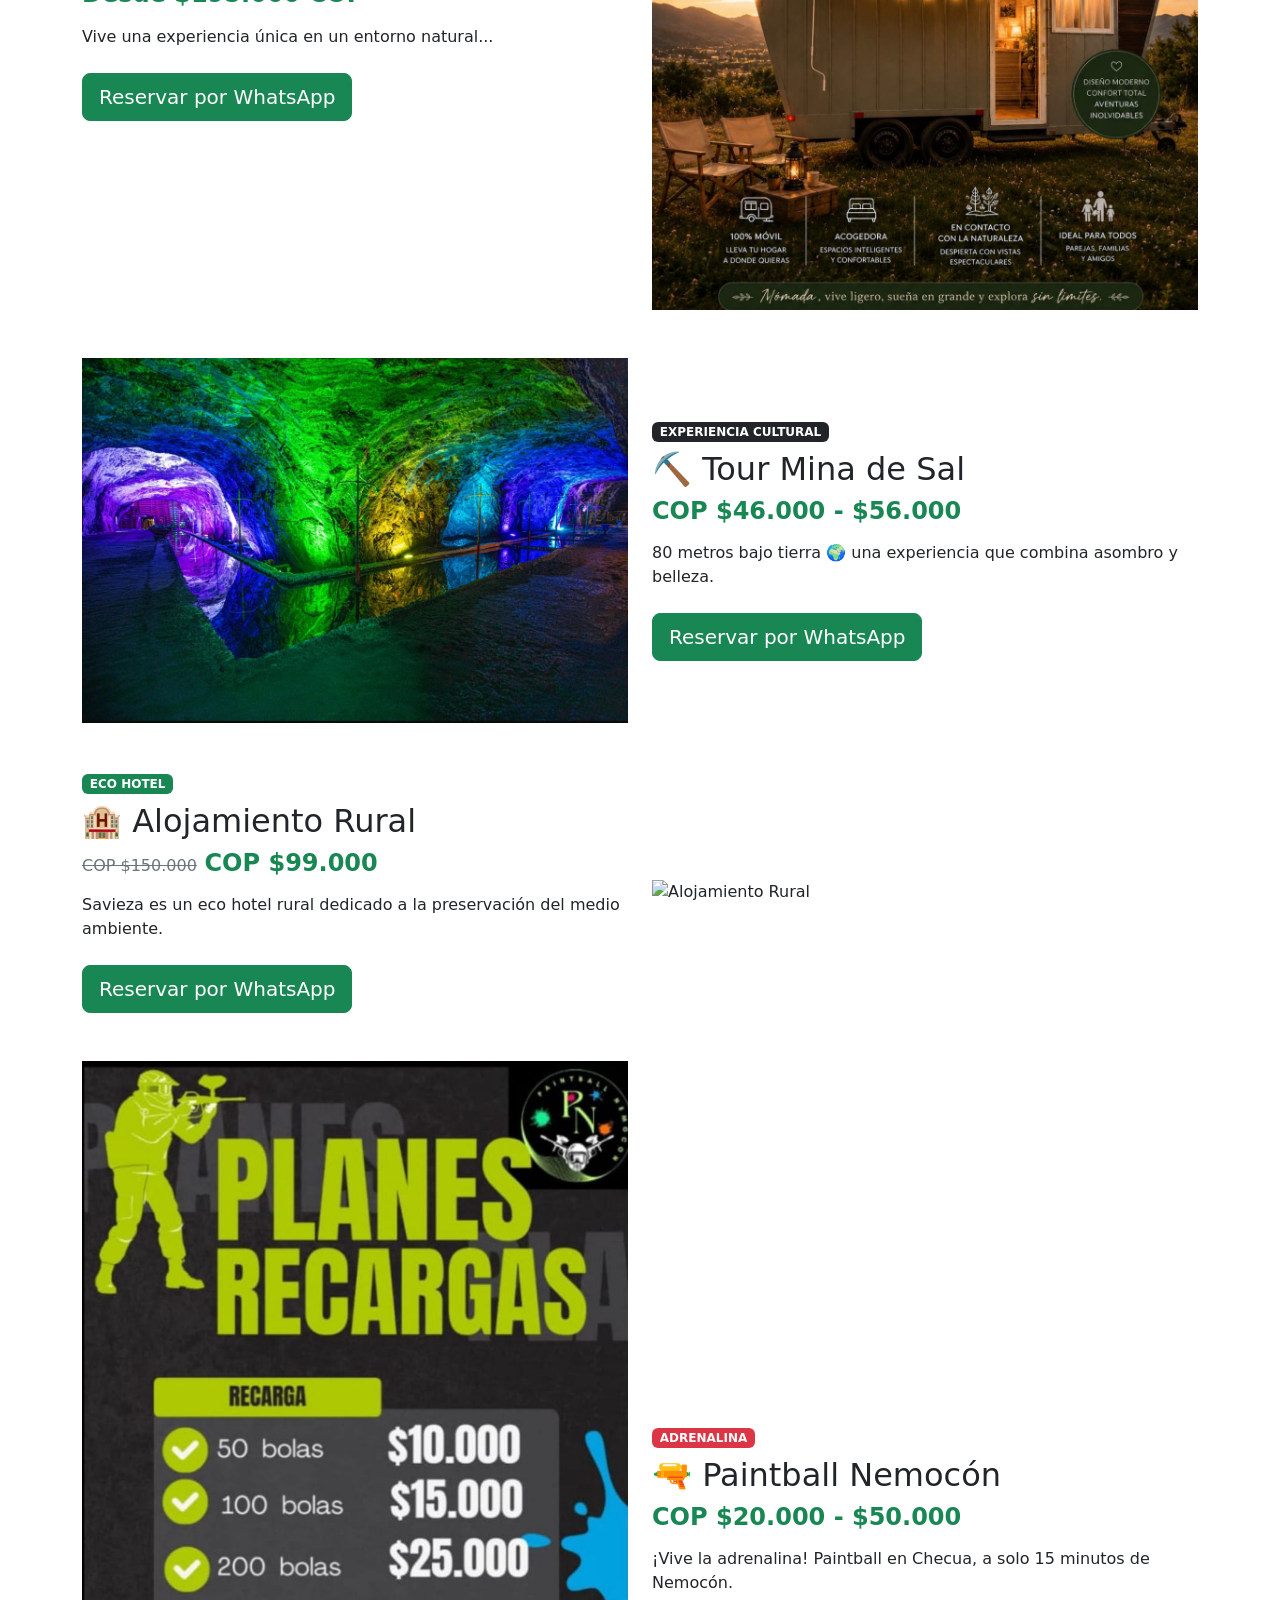
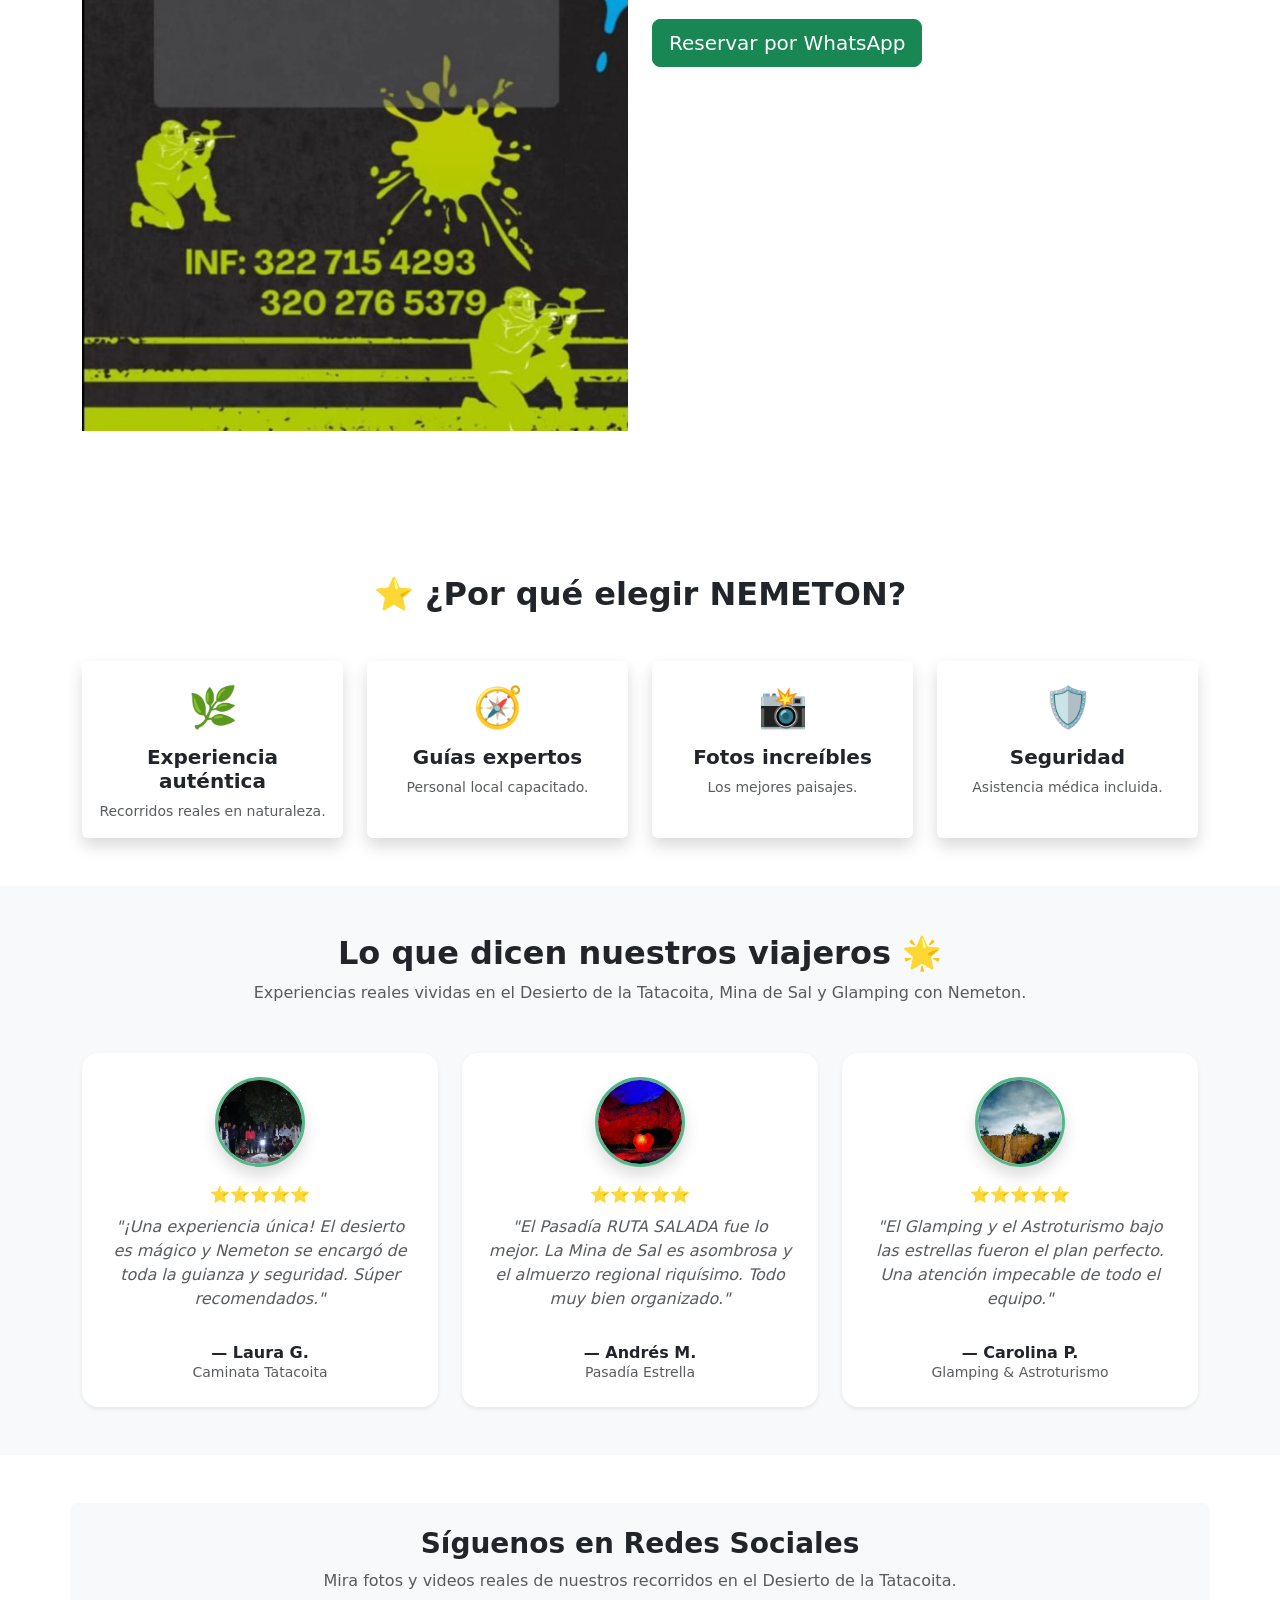
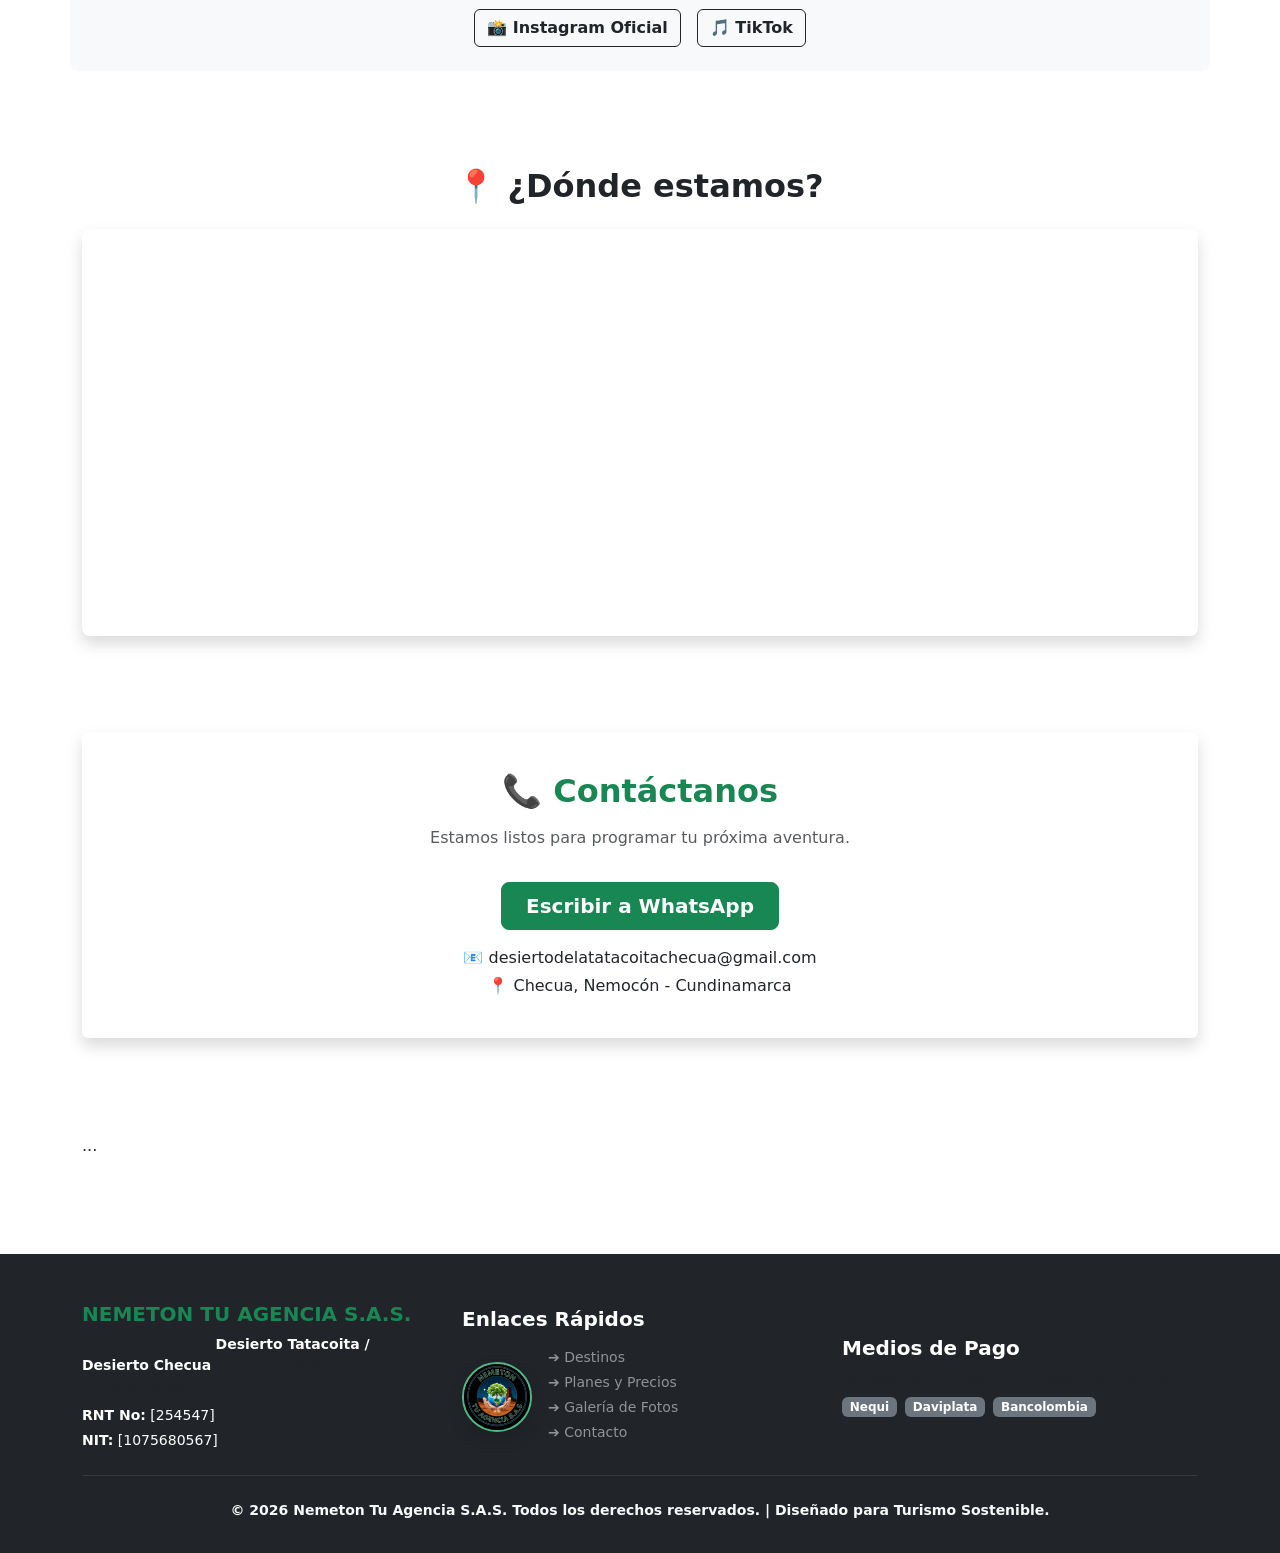
==== commit ca7811b8: "Add files via upload" ====
--- a/index.html
+++ b/index.html
@@ -95,7 +95,7 @@
       </div>
       <div class="col-md-4">
         <div class="card shadow border-0 h-100">
-          <img src="img/glamping.jpg" class="card-img-top" alt="Glamping" style="height: 250px; object-fit: cover;">
+          <img src="img/glamping.jpeg" class="card-img-top" alt="Glamping" style="height: 250px; object-fit: cover;">
           <div class="card-body text-center">
             <h4>Glamping</h4>
             <p class="text-muted">Descansa bajo las estrellas en un ambiente único.</p>
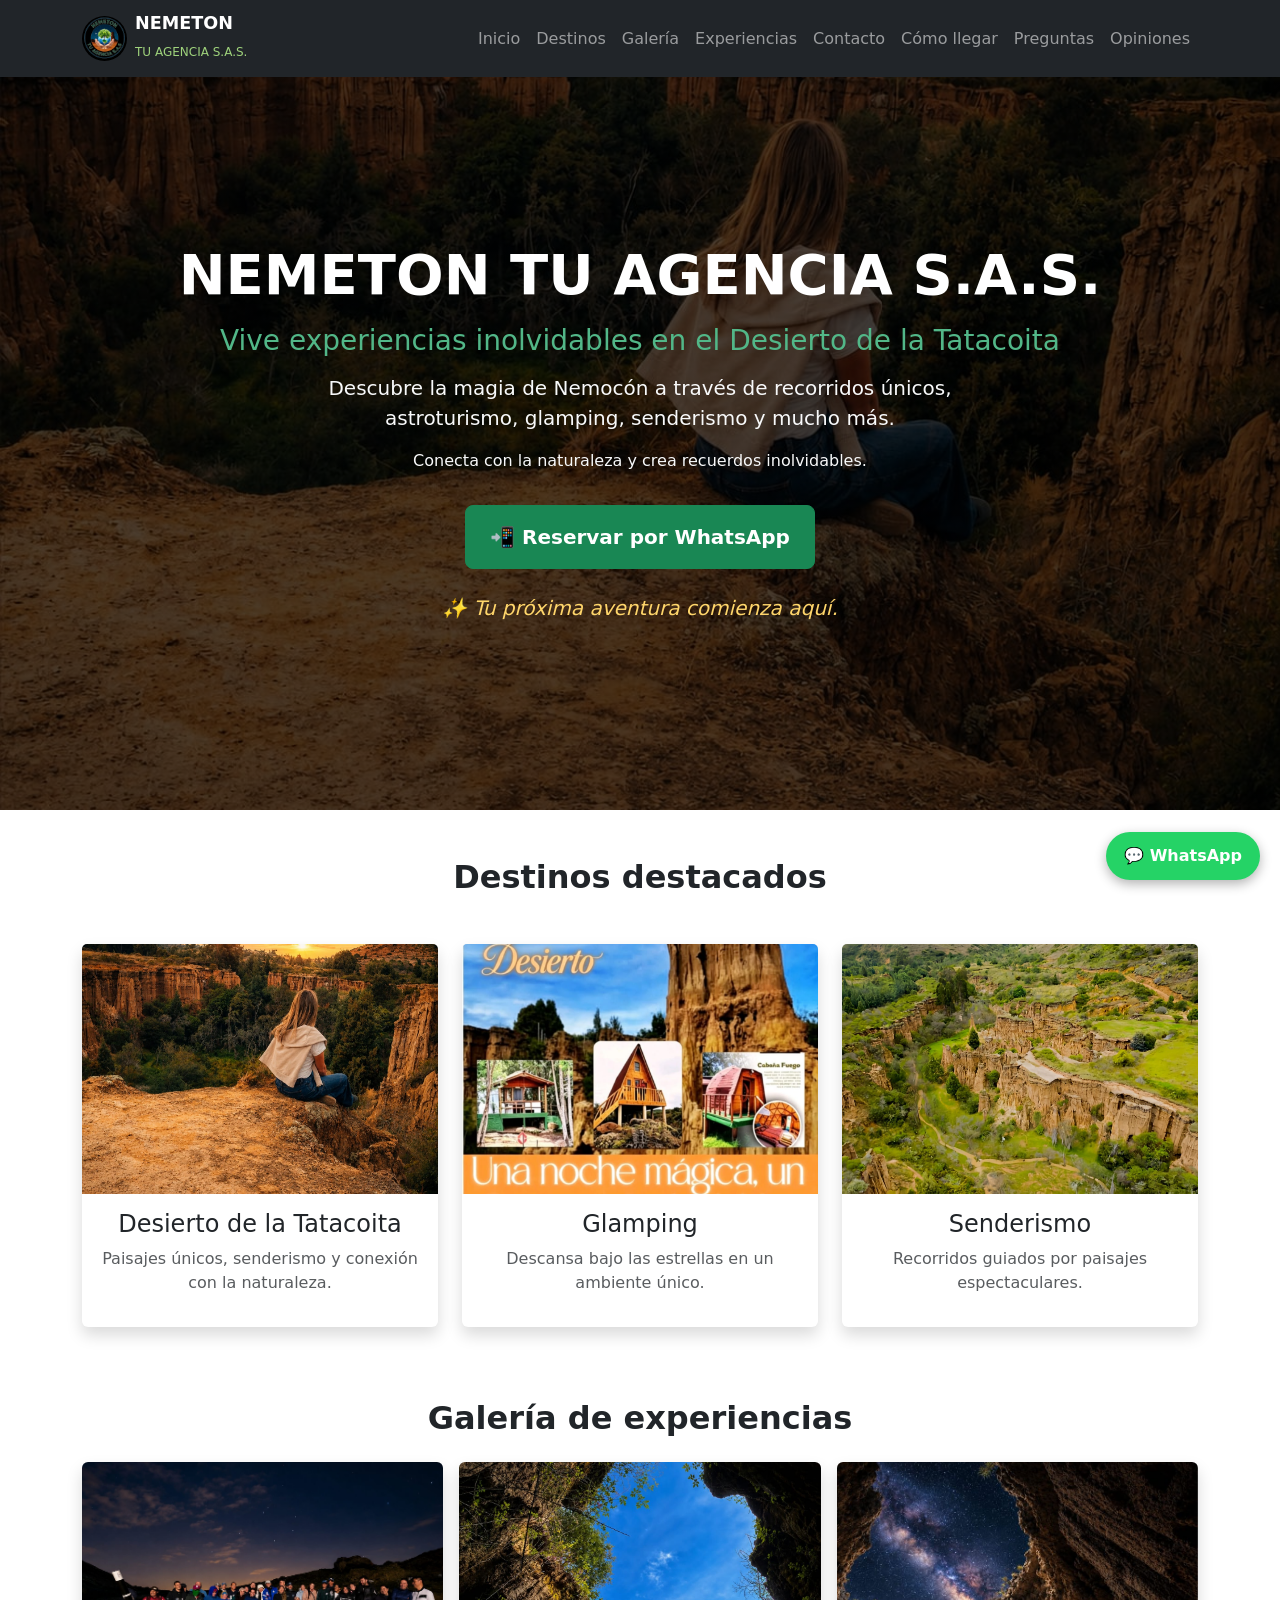
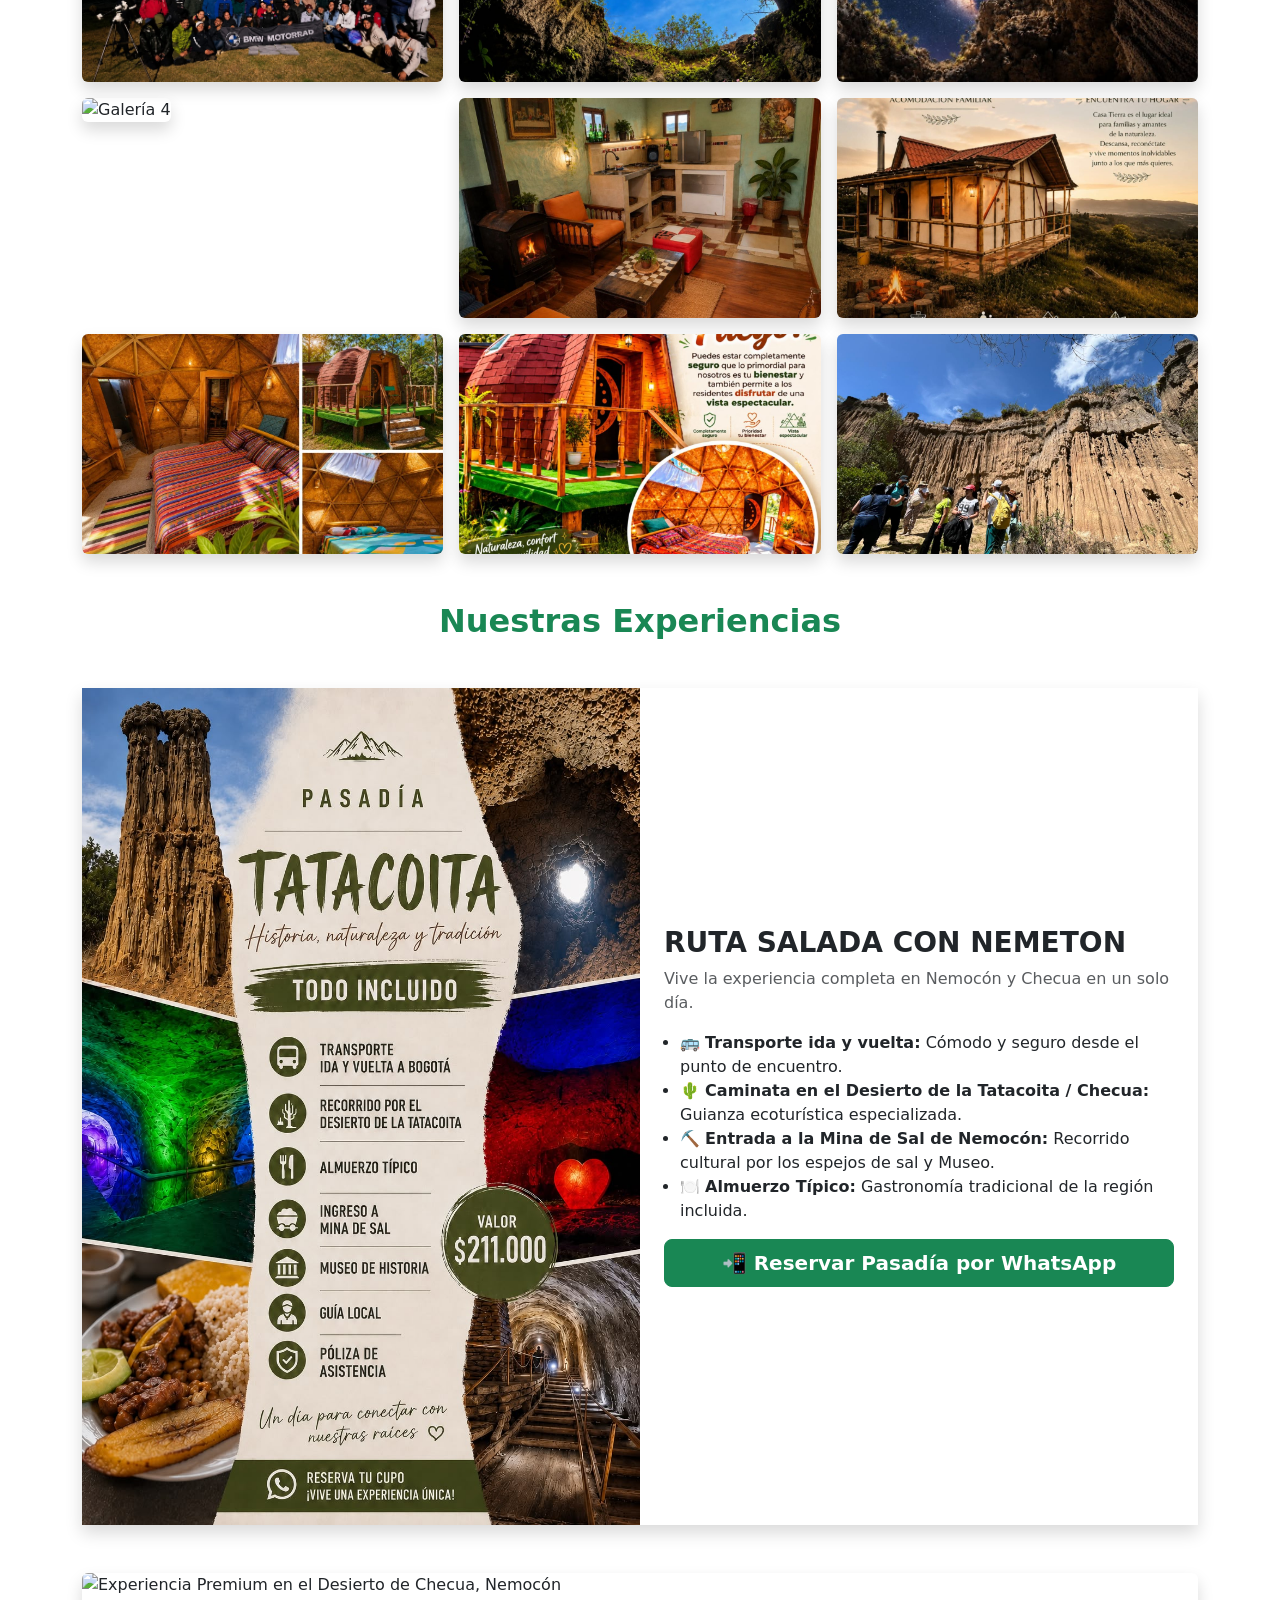
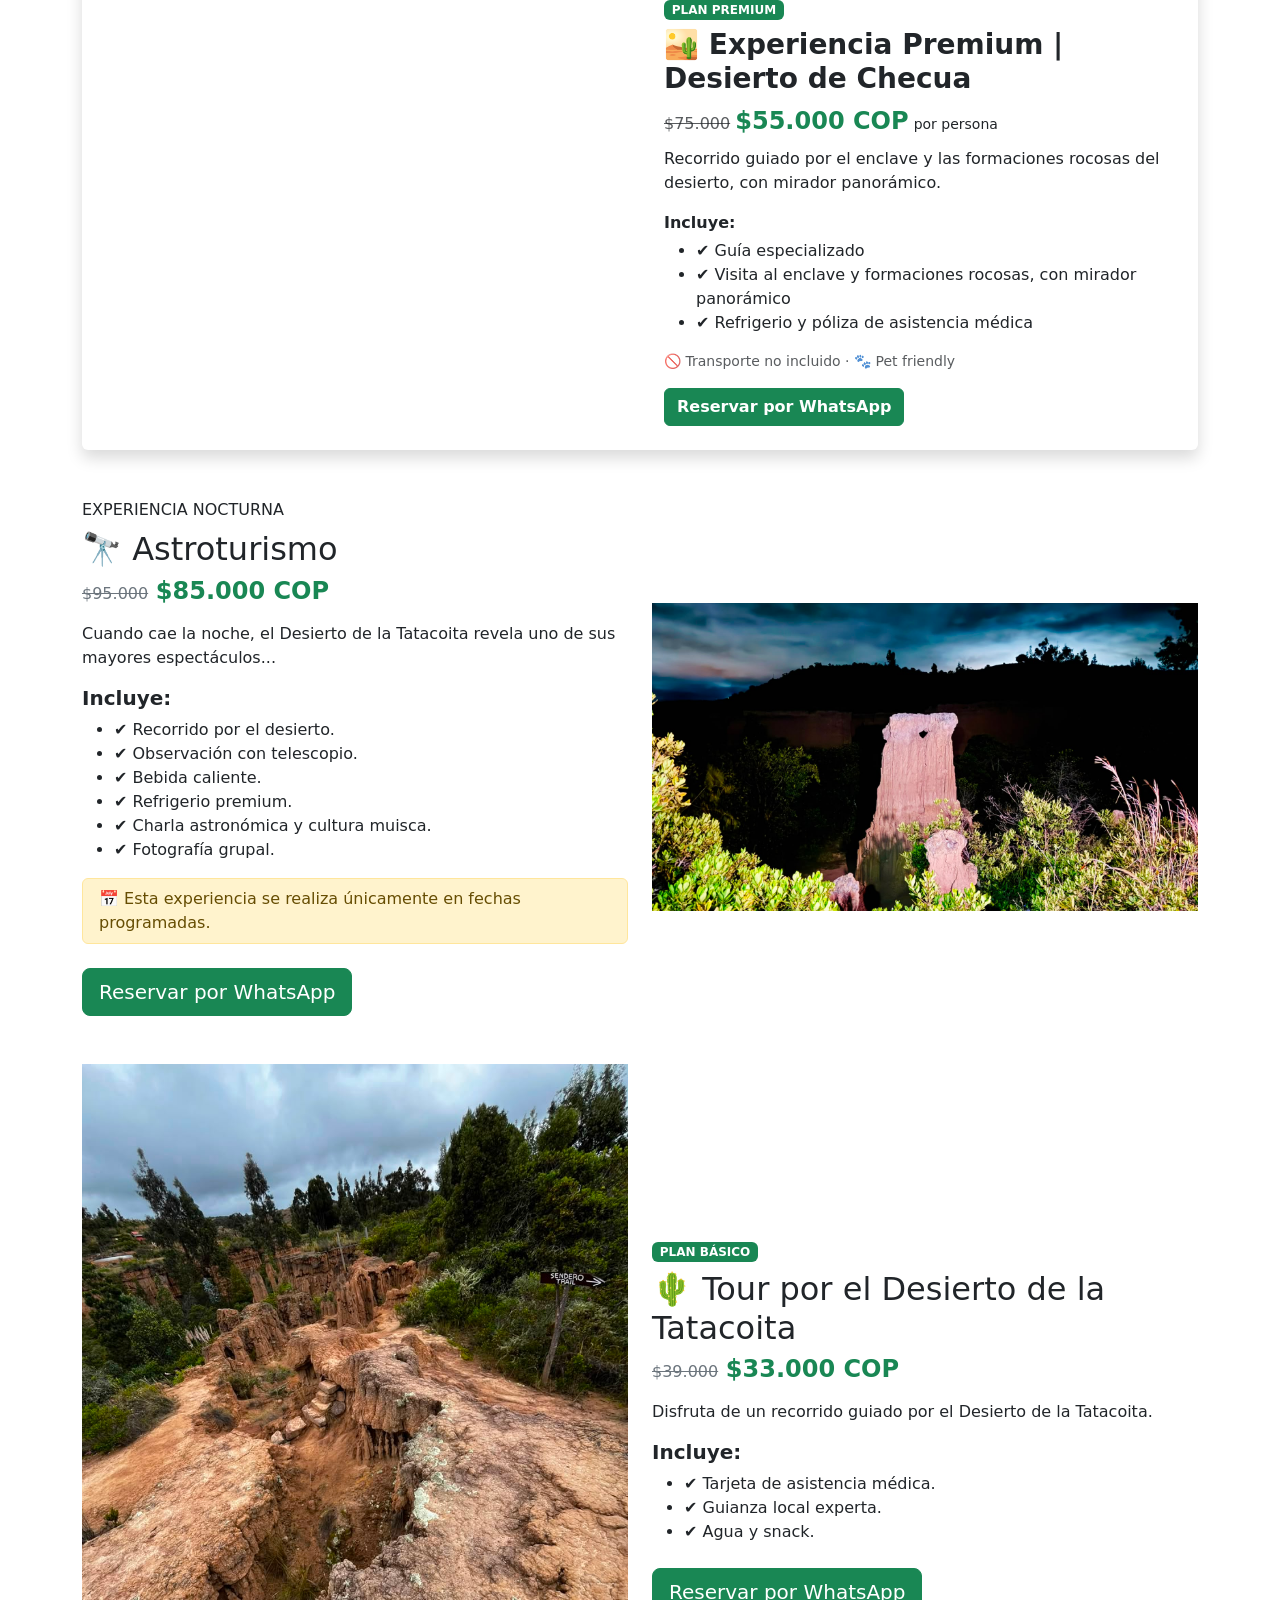
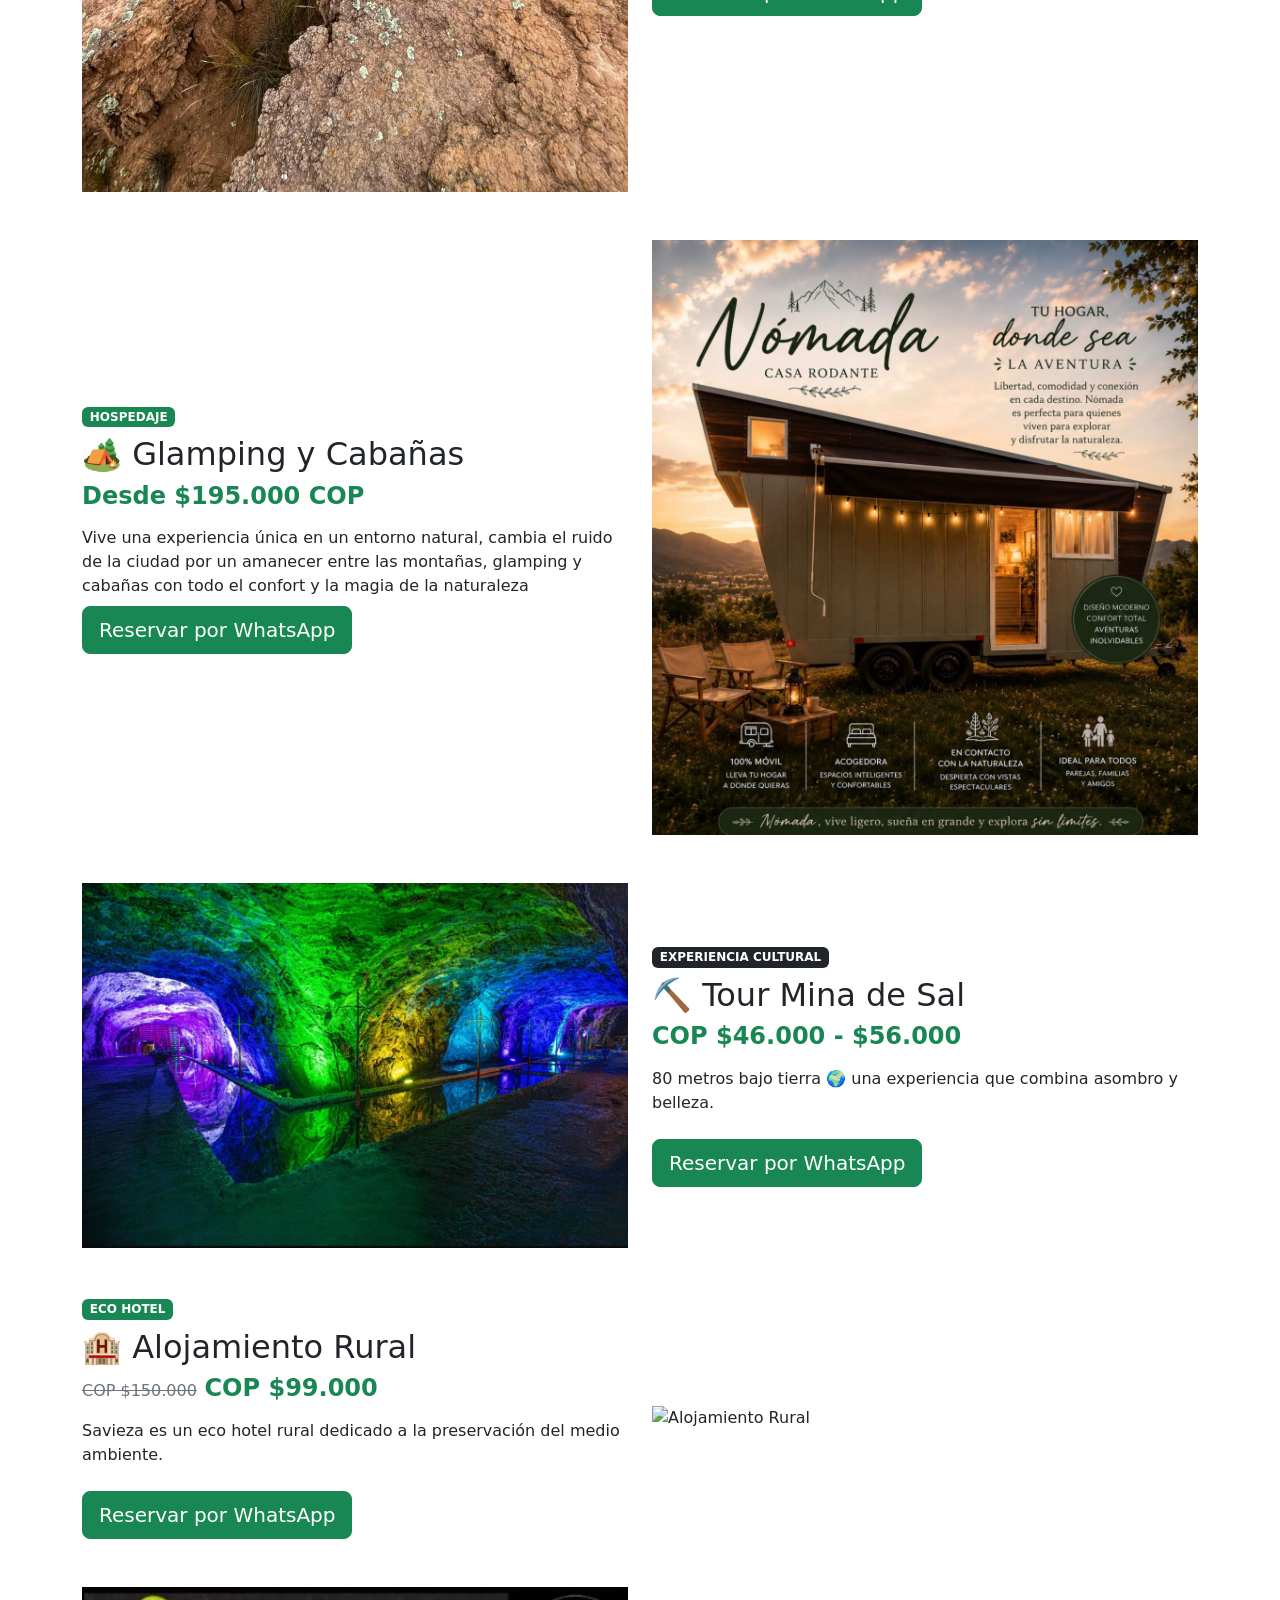
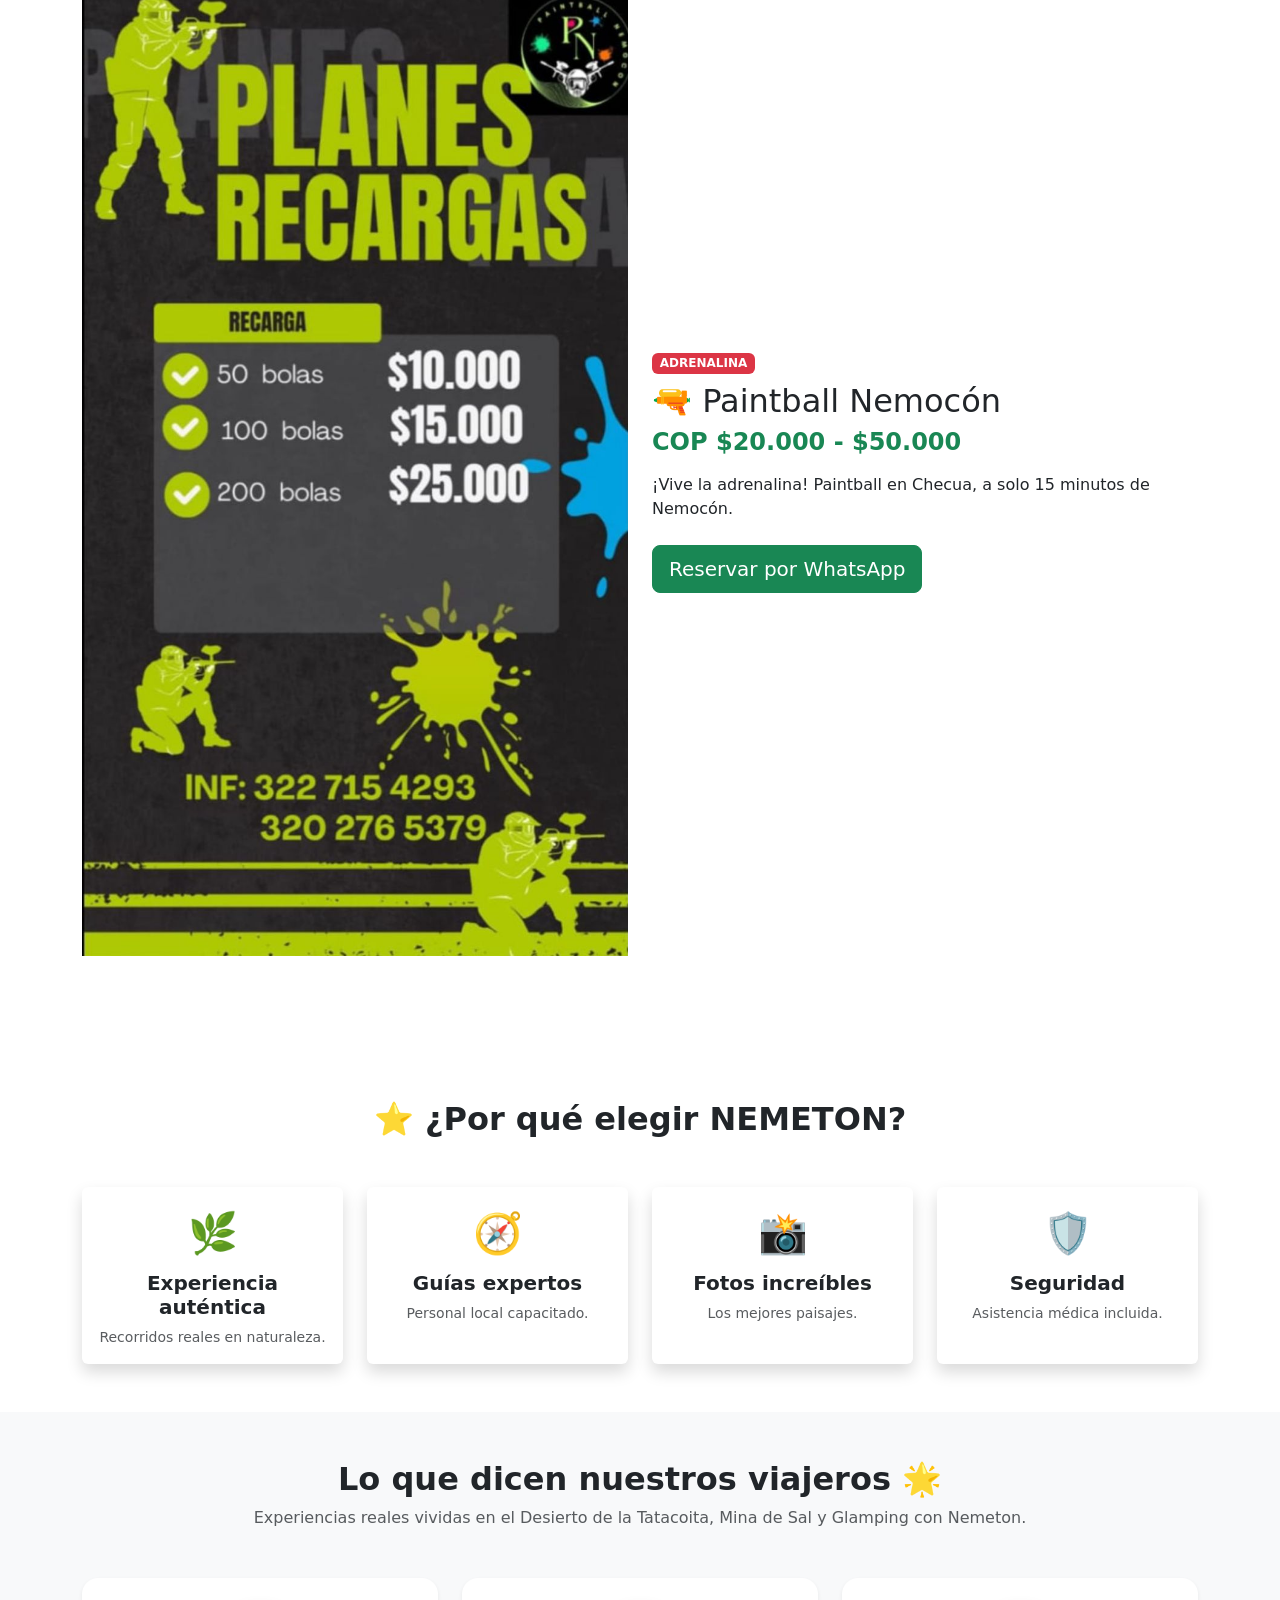
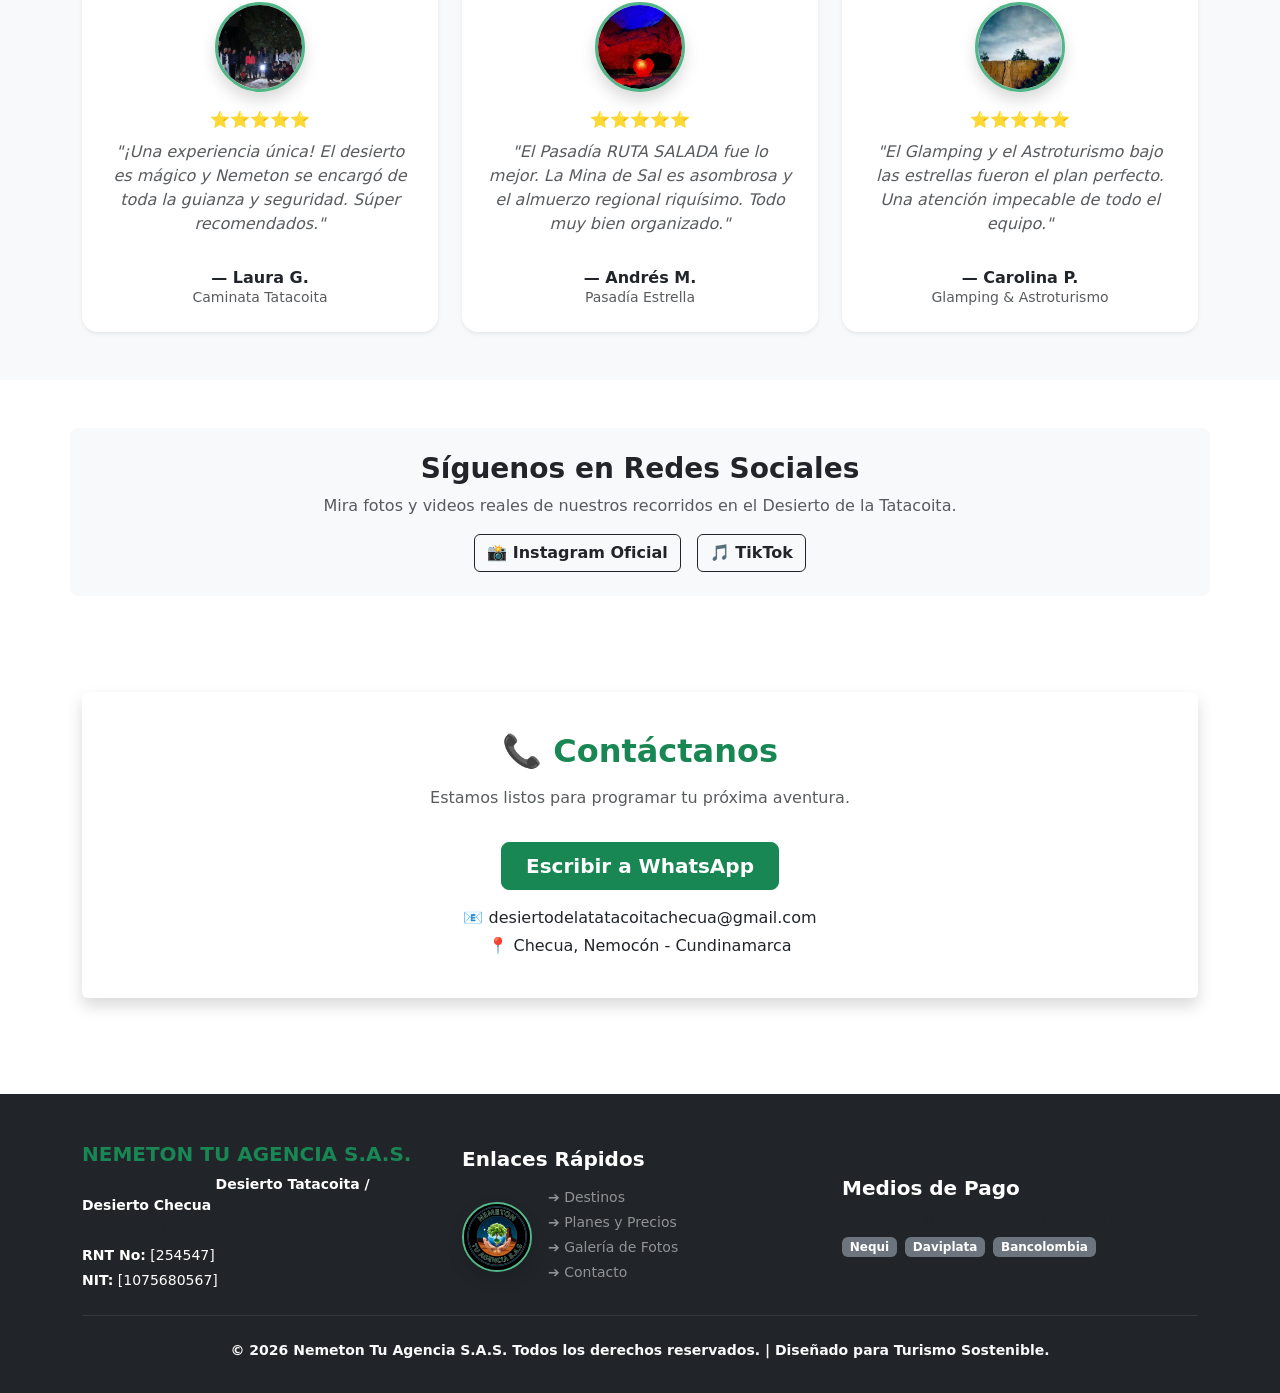
==== commit c7b9d8f3: "Add files via upload" ====
--- a/index.html
+++ b/index.html
@@ -34,7 +34,7 @@
   </style>
 </head>
 
-<body>
+<body> 
 
   <!-- MENÚ NAVEGACIÓN -->
   <nav class="navbar navbar-expand-lg navbar-dark bg-dark fixed-top">
@@ -57,8 +57,10 @@
           <li class="nav-item"><a class="nav-link" href="#destinos">Destinos</a></li>
           <li class="nav-item"><a class="nav-link" href="#galeria">Galería</a></li>
           <li class="nav-item"><a class="nav-link" href="#experiencias">Experiencias</a></li>
-          <li class="nav-item"><a class="nav-link" href="#mapa">Mapa</a></li>
           <li class="nav-item"><a class="nav-link" href="#contacto">Contacto</a></li>
+          <li class="nav-item"><a class="nav-link" href="como-llegar.html">Cómo llegar</a></li>
+<li class="nav-item"><a class="nav-link" href="preguntas-frecuentes.html">Preguntas</a></li>
+<li class="nav-item"><a class="nav-link" href="opiniones.html">Opiniones</a></li>
         </ul>
       </div>
     </div>
@@ -159,7 +161,27 @@
         </div>
       </div>
     </div>
-
+<div class="card shadow border-0 overflow-hidden my-4">
+  <div class="row g-0">
+    <div class="col-md-6">
+      <img src="img/mirador.JPEG" class="w-100 h-100" style="object-fit:cover;" alt="Experiencia Premium en el Desierto de Checua, Nemocón">
+    </div>
+    <div class="col-md-6 p-4">
+      <span class="badge bg-success mb-2">PLAN PREMIUM</span>
+      <h3 class="fw-bold">🏜️ Experiencia Premium | Desierto de Checua</h3>
+      <p class="mb-2"><del class="text-muted">$75.000</del> <span class="fs-4 fw-bold text-success">$55.000 COP</span> <small>por persona</small></p>
+      <p>Recorrido guiado por el enclave y las formaciones rocosas del desierto, con mirador panorámico.</p>
+      <p class="fw-bold mb-1">Incluye:</p>
+      <ul>
+        <li>✔️ Guía especializado</li>
+        <li>✔️ Visita al enclave y formaciones rocosas, con mirador panorámico</li>
+        <li>✔️ Refrigerio y póliza de asistencia médica</li>
+      </ul>
+      <p class="small text-muted mb-3">🚫 Transporte no incluido · 🐾 Pet friendly</p>
+      <a class="btn btn-success fw-bold" href="https://wa.me/573115664376?text=Hola%2C%20quiero%20el%20plan%3A%20Experiencia%20Premium%20Desierto%20de%20Checua" target="_blank" rel="noopener">Reservar por WhatsApp</a>
+    </div>
+  </div>
+</div>
     <!-- ASTROTURISMO -->
     <div class="row align-items-center my-5">
       <div class="col-lg-6 order-lg-1 order-2">
@@ -216,7 +238,7 @@
         <span class="badge bg-success mb-2">HOSPEDAJE</span>
         <h2>🏕️ Glamping y Cabañas</h2>
         <h4><span class="text-success fw-bold">Desde $195.000 COP</span></h4>
-        <p class="mt-3">Vive una experiencia única en un entorno natural...</p>
+        <p class="mt-3">Vive una experiencia única en un entorno natural, cambia el ruido de la ciudad por un amanecer entre las montañas, glamping y cabañas con todo el confort y la magia de la naturaleza
         <a href="https://wa.me/573115664376" class="btn btn-success btn-lg mt-2" target="_blank">Reservar por WhatsApp</a>
       </div>
       <div class="col-lg-6 order-lg-2 order-1 mb-3 mb-lg-0">
@@ -363,13 +385,7 @@
     </div>
   </section>
 
-  <!-- MAPA -->
-  <section id="mapa" class="container py-5 fade-up">
-    <h2 class="text-center mb-4 fw-bold">📍 ¿Dónde estamos?</h2>
-    <div class="rounded-3 overflow-hidden shadow">
-      <iframe src="https://www.google.com/maps?q=Checua%20Nemocón%20Cundinamarca&output=embed" width="100%" height="400" style="border:0;" allowfullscreen="" loading="lazy"></iframe>
-    </div>
-  </section>
+ 
 
   <!-- CONTACTO -->
   <section id="contacto" class="container py-5 fade-up">
@@ -384,10 +400,7 @@
     </div>
   </section>
 
-  <!-- CONTACTO -->
-  <section id="contacto" class="container py-5">
-    ...
-  </section>
+  
 
   <!-- FOOTER CON TATACOITA Y CHECUA DESTACADOS -->
   <footer class="bg-dark text-white pt-5 pb-3 mt-5">
@@ -440,4 +453,10 @@
             © 2026 Nemeton Tu Agencia S.A.S. Todos los derechos reservados. | Diseñado para Turismo Sostenible.
           </p>
         </div>
-      </div>+      </div>
+      </footer>
+
+  <a href="https://wa.me/573115664376?text=Hola%2C%20quiero%20informaci%C3%B3n%20sobre%20el%20Desierto%20de%20la%20Tatacoita" target="_blank" rel="noopener" aria-label="Escribir por WhatsApp" style="position:fixed;bottom:20px;right:20px;z-index:1050;background:#25d366;color:#fff;border-radius:50px;padding:12px 18px;font-weight:700;text-decoration:none;box-shadow:0 4px 12px rgba(0,0,0,.3);">💬 WhatsApp</a>
+
+</body>
+</html>
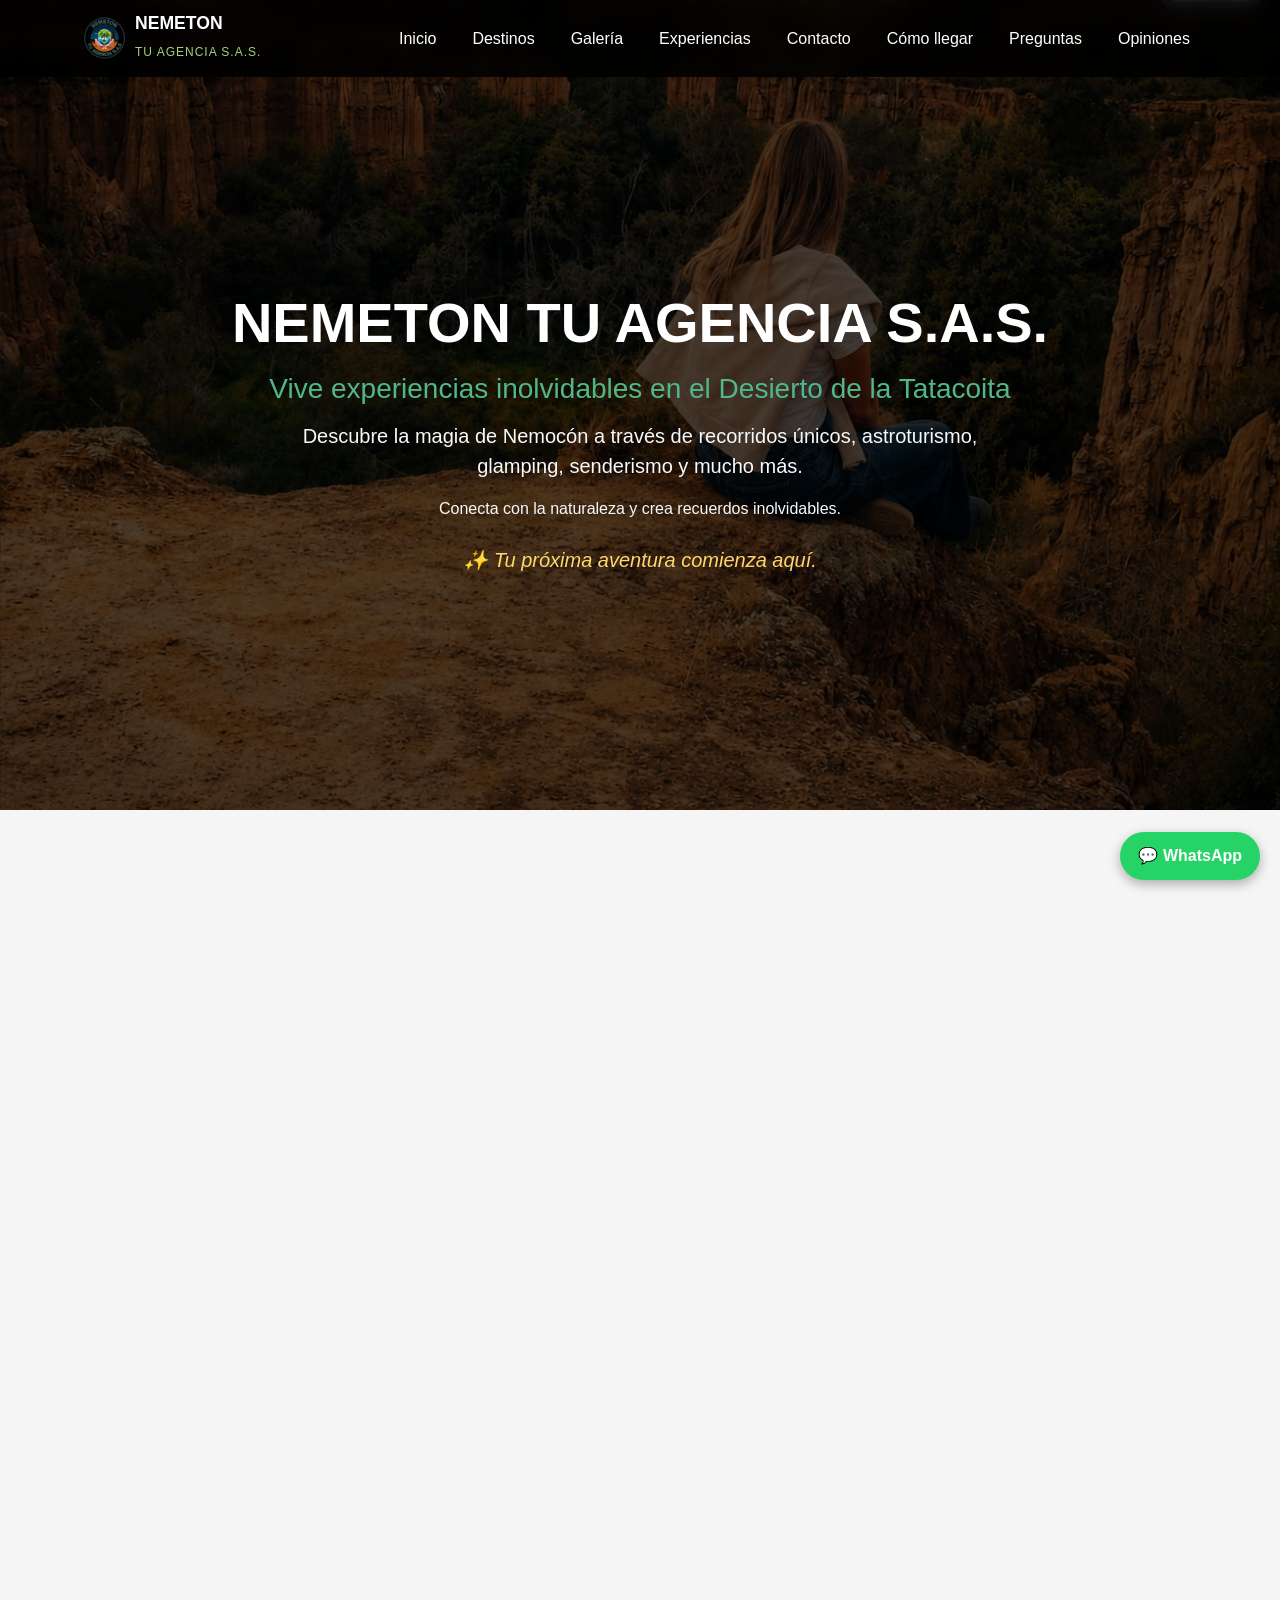
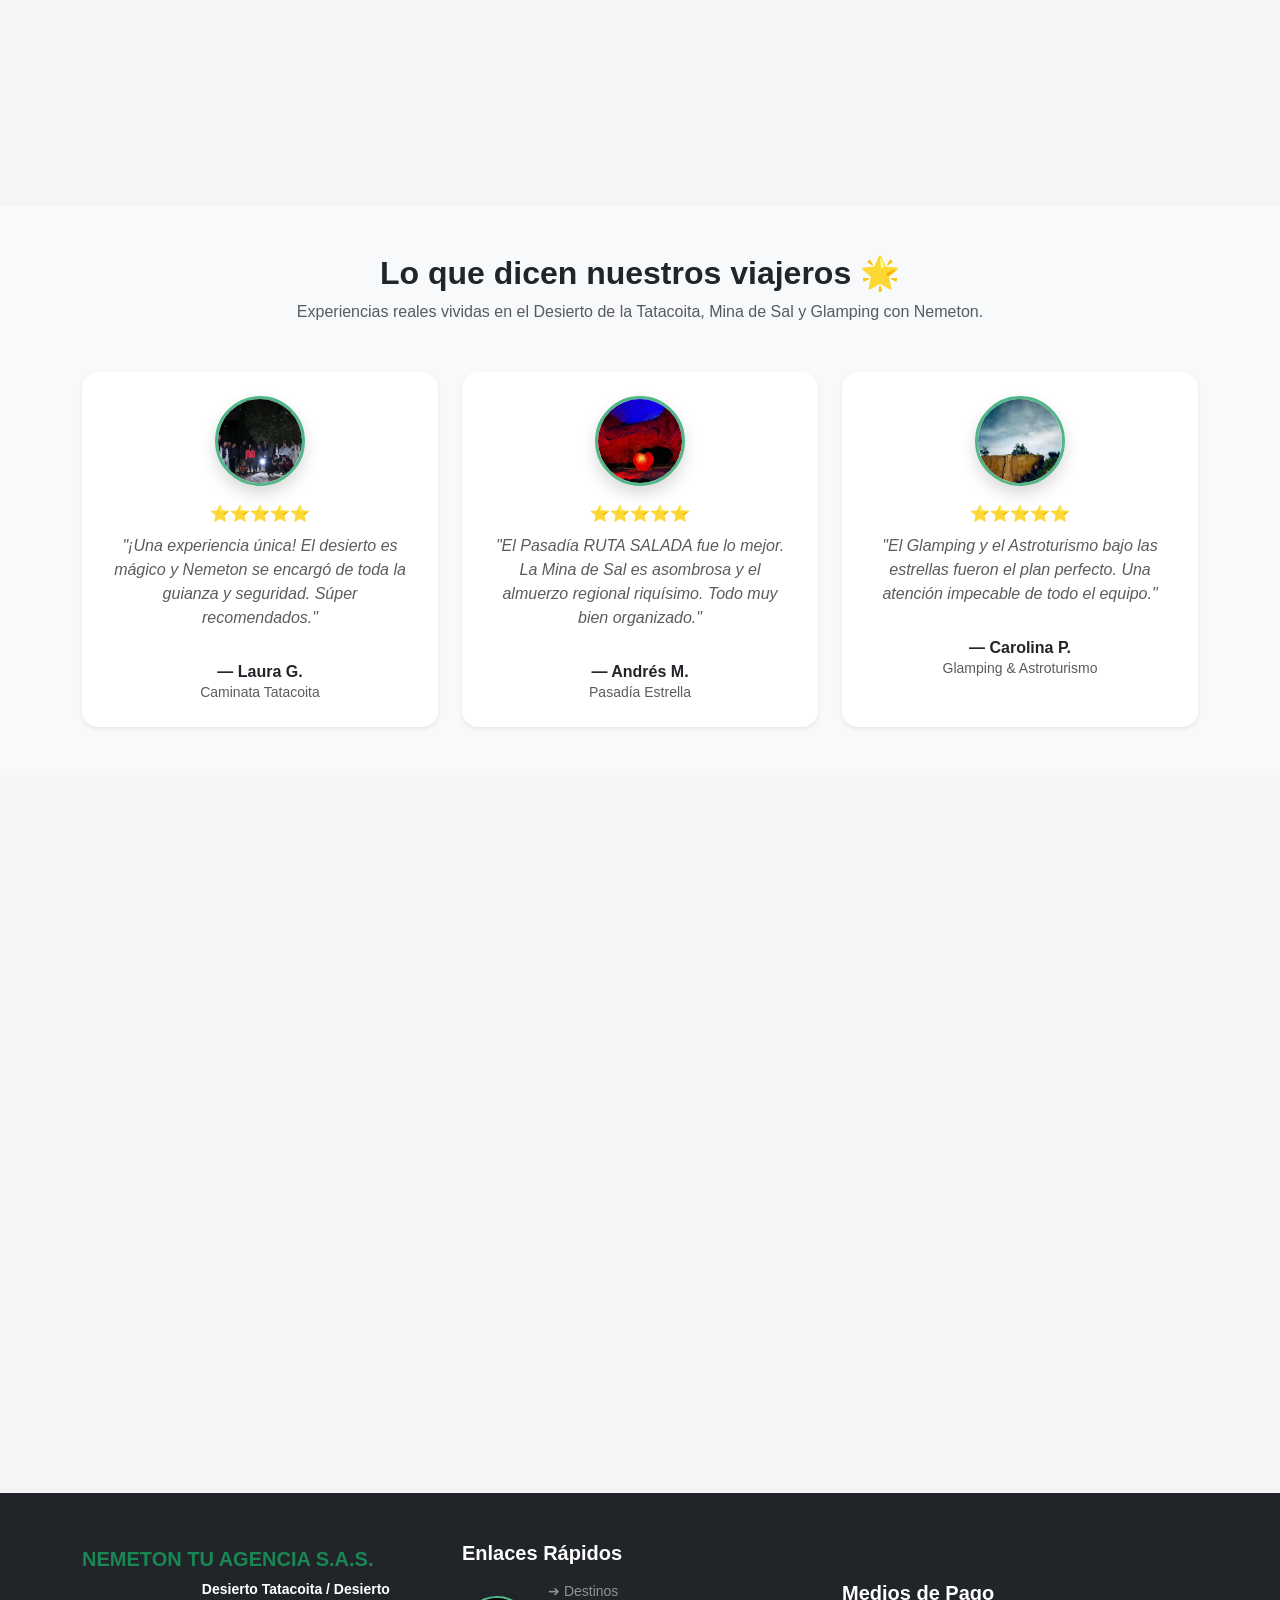
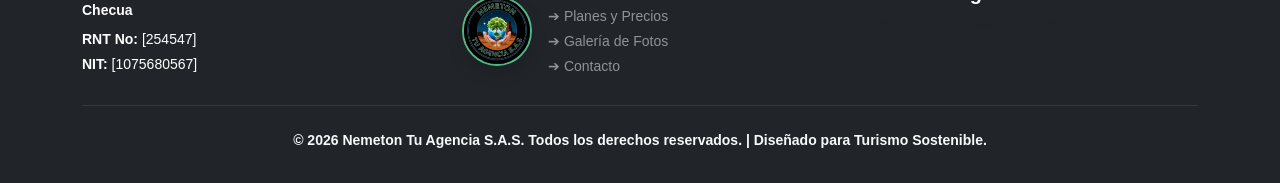
==== commit 99edea38: "Add files via upload actualización" ====
--- a/index.html
+++ b/index.html
@@ -9,7 +9,7 @@
 
   <!-- Bootstrap 5 CSS -->
   <link href="https://cdn.jsdelivr.net/npm/bootstrap@5.3.3/dist/css/bootstrap.min.css" rel="stylesheet">
-  <link rel="stylesheet" href="styles.css">
+  <link rel="stylesheet" href="style.css">
 
   <style>
     /* Reglas fijas para evitar desbordamientos */
@@ -33,7 +33,8 @@
     }
   </style>
 </head>
-
+<script src="https://cdn.jsdelivr.net/npm/bootstrap@5.3.3/dist/js/bootstrap.bundle.min.js"></script>
+<script src="script.js"></script>
 <body> 
 
   <!-- MENÚ NAVEGACIÓN -->
@@ -75,8 +76,7 @@
         Descubre la magia de Nemocón a través de recorridos únicos, astroturismo, glamping, senderismo y mucho más.
       </p>
       <p class="text-light">Conecta con la naturaleza y crea recuerdos inolvidables.</p>
-      <a href="https://wa.me/573115664376" class="btn btn-success btn-lg px-4 py-3 mt-3 fw-bold" target="_blank">
-        📲 Reservar por WhatsApp
+      <ahref="https://wa.me/573115664376?text=Hola%20Nemeton,%20quiero%20reservar%20el%20Tour%20+%20Astroturismo"
       </a> 
       <p class="mt-4 fs-5" style="color: #FFD66B; font-style: italic;">✨ Tu próxima aventura comienza aquí.</p>
     </div>
@@ -157,14 +157,13 @@
           <a href="https://wa.me/573115664376?text=Hola%20Nemeton,%20quiero%20reservar%20el%20Tour%20Desierto%20+%20Mina" class="btn btn-success btn-lg mt-3 fw-bold w-100 d-block text-center" target="_blank">
   📲 Reservar Pasadía por WhatsApp
 </a>
-          </a>
         </div>
       </div>
     </div>
 <div class="card shadow border-0 overflow-hidden my-4">
   <div class="row g-0">
     <div class="col-md-6">
-      <img src="img/mirador.JPEG" class="w-100 h-100" style="object-fit:cover;" alt="Experiencia Premium en el Desierto de Checua, Nemocón">
+      <img src="img/mirador.jpeg" class="w-100 h-100" style="object-fit:cover;" alt="Experiencia Premium en el Desierto de Checua, Nemocón">
     </div>
     <div class="col-md-6 p-4">
       <span class="badge bg-success mb-2">PLAN PREMIUM</span>
@@ -238,7 +237,7 @@
         <span class="badge bg-success mb-2">HOSPEDAJE</span>
         <h2>🏕️ Glamping y Cabañas</h2>
         <h4><span class="text-success fw-bold">Desde $195.000 COP</span></h4>
-        <p class="mt-3">Vive una experiencia única en un entorno natural, cambia el ruido de la ciudad por un amanecer entre las montañas, glamping y cabañas con todo el confort y la magia de la naturaleza
+        <p class="mt-3">Vive una experiencia única en un entorno natural, cambia el ruido de la ciudad por un amanecer entre las montañas, glamping y cabañas con todo el confort y la magia de la naturaleza</p> 
         <a href="https://wa.me/573115664376" class="btn btn-success btn-lg mt-2" target="_blank">Reservar por WhatsApp</a>
       </div>
       <div class="col-lg-6 order-lg-2 order-1 mb-3 mb-lg-0">
@@ -454,6 +453,7 @@
           </p>
         </div>
       </div>
+      <div>
       </footer>
 
   <a href="https://wa.me/573115664376?text=Hola%2C%20quiero%20informaci%C3%B3n%20sobre%20el%20Desierto%20de%20la%20Tatacoita" target="_blank" rel="noopener" aria-label="Escribir por WhatsApp" style="position:fixed;bottom:20px;right:20px;z-index:1050;background:#25d366;color:#fff;border-radius:50px;padding:12px 18px;font-weight:700;text-decoration:none;box-shadow:0 4px 12px rgba(0,0,0,.3);">💬 WhatsApp</a>
--- a/style.css
+++ b/style.css
@@ -0,0 +1,323 @@
+/* AJUSTE DE LOGO DE MENÚ */
+.logo-menu {
+    width: 45px !important;
+    height: 45px !important;
+    border-radius: 50% !important;
+    object-fit: cover !important;
+}
+
+/* NUEVA SECCIÓN HERO CON FONDO REFORZADO */
+hero-seccion {
+    min-height: 100vh;
+    padding-top: 120px;
+    padding-bottom: 60px;
+    background: linear-gradient(rgba(0, 0, 0, 0.7), rgba(0, 0, 0, 0.7)), url("img/tatacoa.jpg") center/cover no-repeat;
+    background-color: #1b4332 !important; /* Verde oscuro si no carga la foto */
+    color: #ffffff !important;
+    position: relative;
+}
+
+.hero-content h1, 
+.hero-content h3, 
+.hero-content p {
+    text-shadow: 1px 1px 4px rgba(0, 0, 0, 0.8);
+}/* REGLA MAESTRA DE SEGURIDAD PARA IMÁGENES */
+img {
+    max-width: 100% !important;
+    height: auto;
+}
+
+html {
+    scroll-behavior: smooth;
+}
+
+section {
+    scroll-margin-top: 90px;
+}
+
+body {
+    margin: 0;
+    font-family: Arial, Helvetica, sans-serif;
+    background: #f5f5f5;
+}
+
+/* MENÚ NAVEGACIÓN Y LOGO RÍGIDO */
+.navbar {
+    background: rgba(0, 0, 0, 0.85) !important;
+    backdrop-filter: blur(8px);
+}
+
+.logo-menu {
+    width: 45px !important;
+    height: 45px !important;
+    max-width: 45px !important;
+    max-height: 45px !important;
+    border-radius: 50%;
+    object-fit: cover;
+}
+
+.navbar-brand h5 {
+    color: white;
+    font-size: 22px;
+    margin: 0;
+    font-weight: 700;
+}
+
+.navbar-brand small {
+    color: #9fd37c;
+    letter-spacing: 1px;
+    font-size: 11px;
+}
+
+.nav-link {
+    color: white !important;
+    margin-left: 20px;
+    transition: .3s;
+    position: relative;
+    cursor: pointer;
+    font-weight: 500;
+}
+
+.nav-link::after {
+    content: "";
+    position: absolute;
+    left: 0;
+    bottom: -4px;
+    width: 0;
+    height: 2px;
+    background: #00ff88;
+    transition: .3s;
+}
+
+.nav-link:hover {
+    color: #00ff88 !important;
+}
+
+.nav-link:hover::after, .nav-link.active::after {
+    width: 100%;
+}
+
+.nav-link.active {
+    color: #00ff88 !important;
+    font-weight: bold;
+}
+
+/* HERO PRINCIPAL */
+/* HERO PRINCIPAL */
+.hero {
+    min-height: 80vh;
+    display: flex;
+    flex-direction: column;
+    justify-content: center;
+    align-items: center;
+    text-align: center;
+    padding: 140px 20px 80px; /* Margen superior para que el menú no tape el texto */
+    background: linear-gradient(rgba(0, 0, 0, 0.65), rgba(0, 0, 0, 0.65)), url("img/tatacoa.jpg");
+    background-size: cover;
+    background-position: center;
+    background-color: #1b4332; /* Fondo de respaldo visible y elegante */
+    color: #ffffff !important;
+}
+
+.hero h1 {
+    font-size: 2.8rem;
+    font-weight: 700;
+    color: #ffffff !important;
+    margin-bottom: 15px;
+}
+
+.hero h3 {
+    font-size: 1.5rem;
+    color: #52b788 !important;
+    margin-bottom: 15px;
+}
+
+.hero p {
+    font-size: 1.1rem;
+    color: #f8f9fa !important;
+    max-width: 700px;
+}
+
+
+.slogan {
+    font-size: 22px;
+    font-style: italic;
+    color: #FFD66B;
+    margin-top: 30px;
+}
+
+.btn-success {
+    margin-top: 15px;
+    padding: 12px 25px;
+    font-size: 18px;
+    border-radius: 30px;
+}
+
+/* DESTINOS Y GALERÍA */
+.destinos img, .galeria img {
+    transition: transform .3s ease;
+    cursor: pointer;
+}
+
+.destinos img:hover, .galeria img:hover {
+    transform: scale(1.05);
+}
+
+.card {
+    border: none;
+    border-radius: 15px;
+    transition: 0.4s;
+}
+
+.card:hover {
+    transform: translateY(-10px);
+    box-shadow: 0 15px 30px rgba(0,0,0,.25);
+}
+
+/* EXPERIENCIAS */
+#experiencias {
+    padding-top: 80px;
+}
+
+#experiencias h2 {
+    font-weight: 700;
+}
+
+.experiencia-img {
+    width: 100%;
+    height: 380px;
+    max-height: 380px;
+    object-fit: cover;
+    border-radius: 20px;
+    box-shadow: 0 10px 30px rgba(0,0,0,.2);
+    transition: .4s;
+}
+
+.experiencia-img:hover {
+    transform: scale(1.03);
+}
+
+/* TARJETAS DE PLANES */
+.tarjeta-plan {
+    background: #ffffff;
+    border-radius: 12px;
+    box-shadow: 0 4px 15px rgba(0,0,0,0.1);
+    padding: 30px 20px;
+    position: relative;
+    display: flex;
+    flex-direction: column;
+    justify-content: space-between;
+    text-align: left;
+}
+
+.tarjeta-plan.destacado {
+    border: 2px solid #e67e22;
+}
+
+.badge {
+    position: absolute;
+    top: -12px;
+    right: 20px;
+    background: #e67e22;
+    color: white;
+    padding: 4px 12px;
+    border-radius: 20px;
+    font-size: 12px;
+    font-weight: bold;
+}
+
+.badge-noche {
+    background: #2c3e50;
+    color: white;
+    padding: 4px 12px;
+    border-radius: 20px;
+    font-size: 12px;
+    font-weight: bold;
+}
+
+.btn-plan {
+    display: block;
+    text-align: center;
+    background-color: #25d366;
+    color: white;
+    text-decoration: none;
+    padding: 12px;
+    border-radius: 8px;
+    font-weight: bold;
+    transition: background 0.3s;
+}
+
+.btn-plan:hover {
+    background-color: #1eb954;
+    color: white;
+}
+
+/* BOTÓN FLOTANTE WHATSAPP */
+.whatsapp-float {
+    position: fixed;
+    width: 60px;
+    height: 60px;
+    bottom: 20px;
+    right: 20px;
+    background-color: #25D366;
+    color: white;
+    border-radius: 50%;
+    text-align: center;
+    font-size: 30px;
+    box-shadow: 2px 2px 10px rgba(0,0,0,0.3);
+    display: flex;
+    align-items: center;
+    justify-content: center;
+    text-decoration: none;
+    z-index: 1000;
+}
+
+/* ANIMACIONES FADE-UP */
+.fade-up {
+    opacity: 0;
+    transform: translateY(30px);
+    transition: all 0.6s ease;
+}
+
+.fade-up.show {
+    opacity: 1;
+    transform: translateY(0);
+}
+/* EFECTO DE MOVIMIENTO Y ANIMACIÓN EN DESTINOS */
+#destinos .card {
+    transition: transform 0.4s ease, box-shadow 0.4s ease;
+    overflow: hidden; /* Mantiene la imagen dentro de los bordes redondeados */
+}
+
+#destinos .card img {
+    transition: transform 0.5s ease;
+}
+
+/* Movimiento al pasar el cursor (Hover) */
+#destinos .card:hover {
+    transform: translateY(-10px); /* Eleva la tarjeta suavemente hacia arriba */
+    box-shadow: 0 15px 30px rgba(0, 0, 0, 0.2) !important; /* Agrega una sombra elegante */
+}
+
+#destinos .card:hover img {
+    transform: scale(1.08); /* Hace un ligero zoom a la imagen */
+}
+/* ANIMACIÓN FORZADA PARA TARJETAS DE DESTINOS */
+#destinos .card {
+    transition: transform 0.3s ease-in-out, box-shadow 0.3s ease-in-out !important;
+    cursor: pointer;
+}
+
+#destinos .card img {
+    transition: transform 0.4s ease-in-out !important;
+}
+
+/* EFECTO HOVER (MOVIMIENTO AL PASAR EL CURSOR) */
+#destinos .card:hover {
+    transform: translateY(-12px) !important;
+    box-shadow: 0 12px 25px rgba(0, 0, 0, 0.25) !important;
+}
+
+#destinos .card:hover img {
+    transform: scale(1.06) !important;
+}
